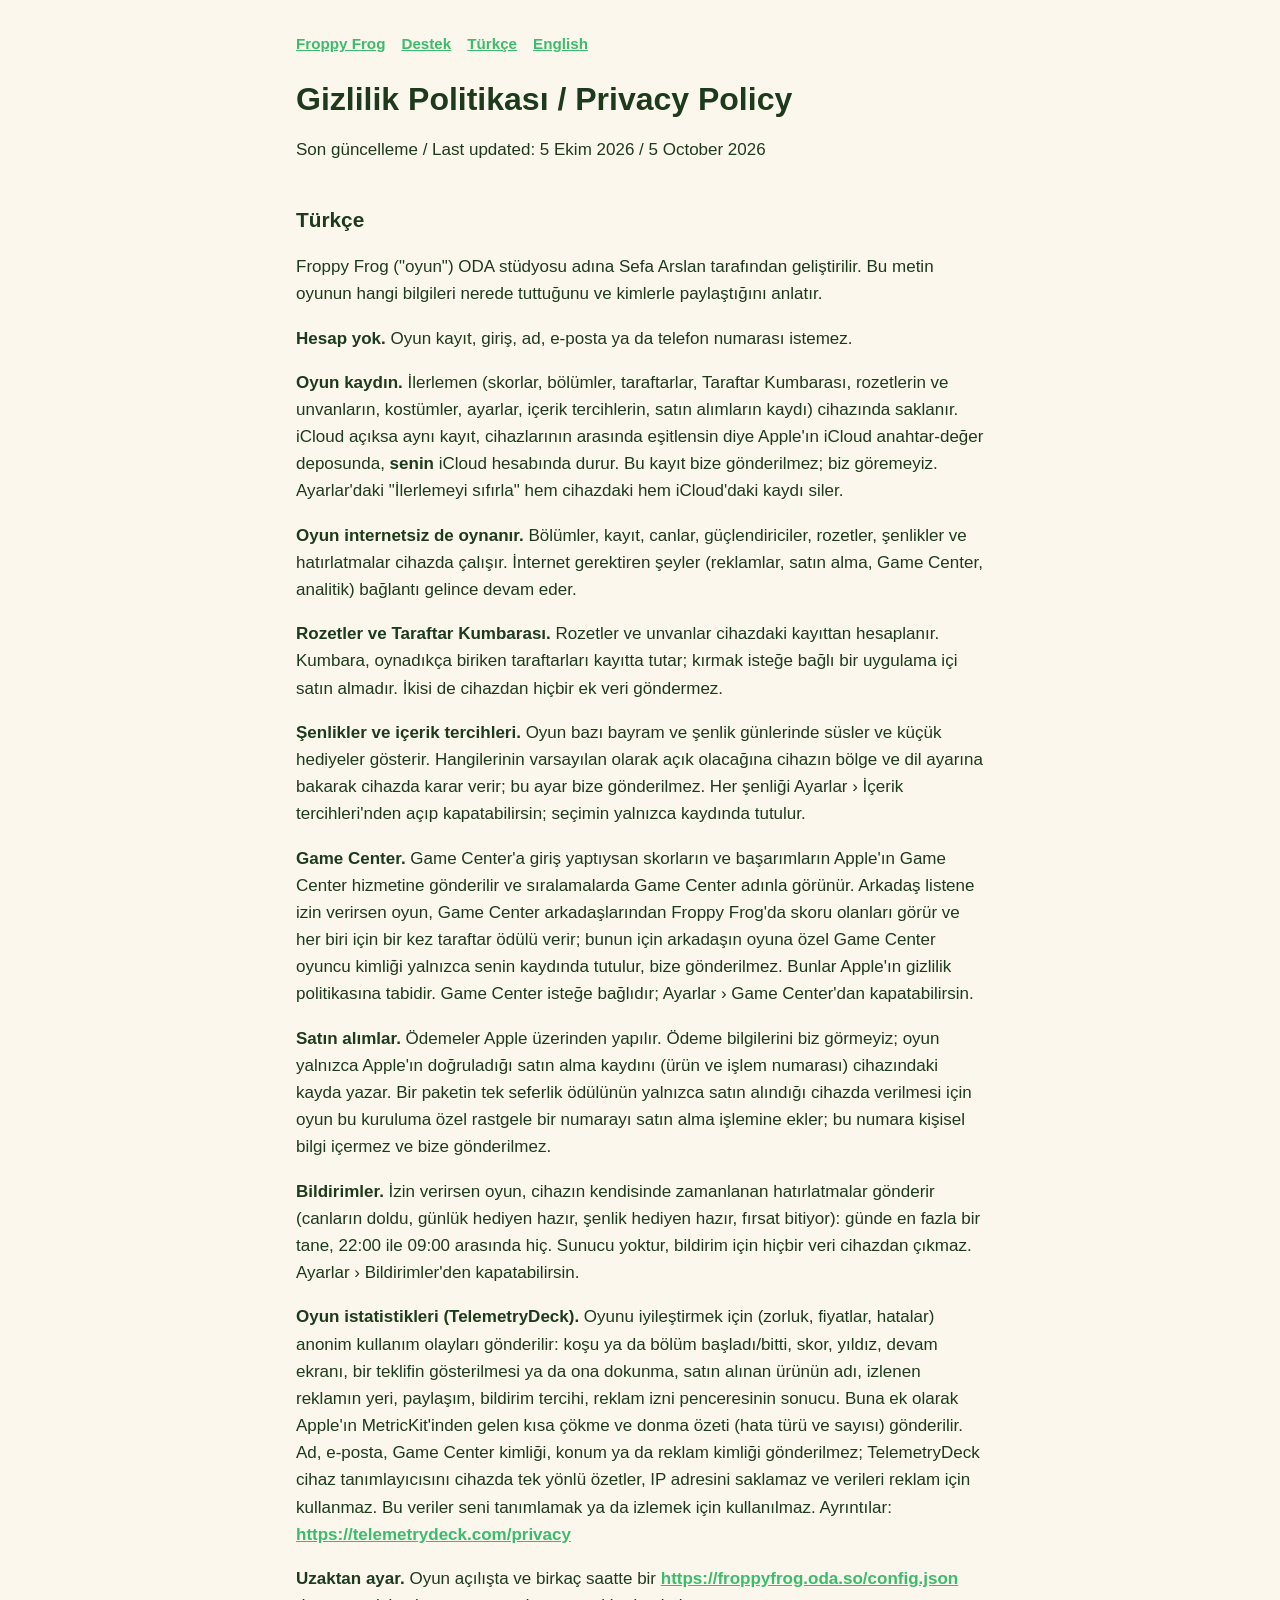
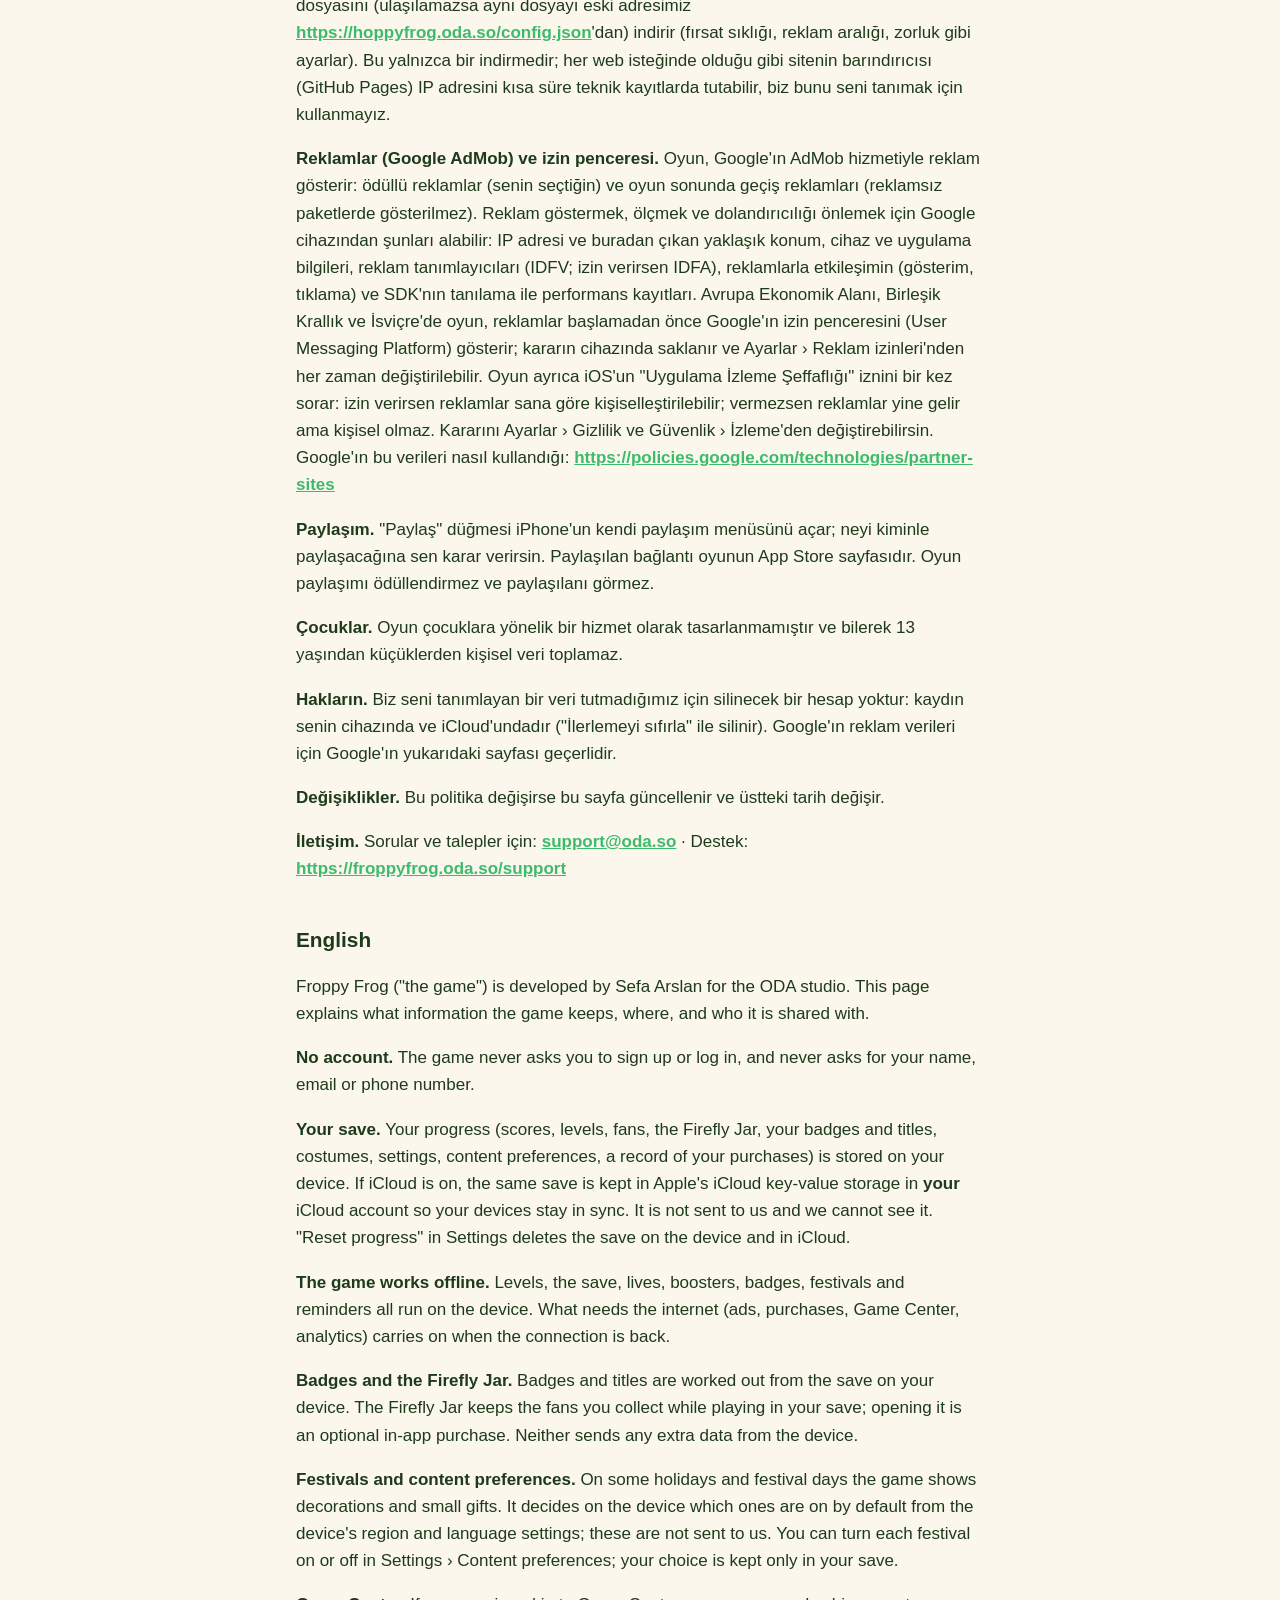
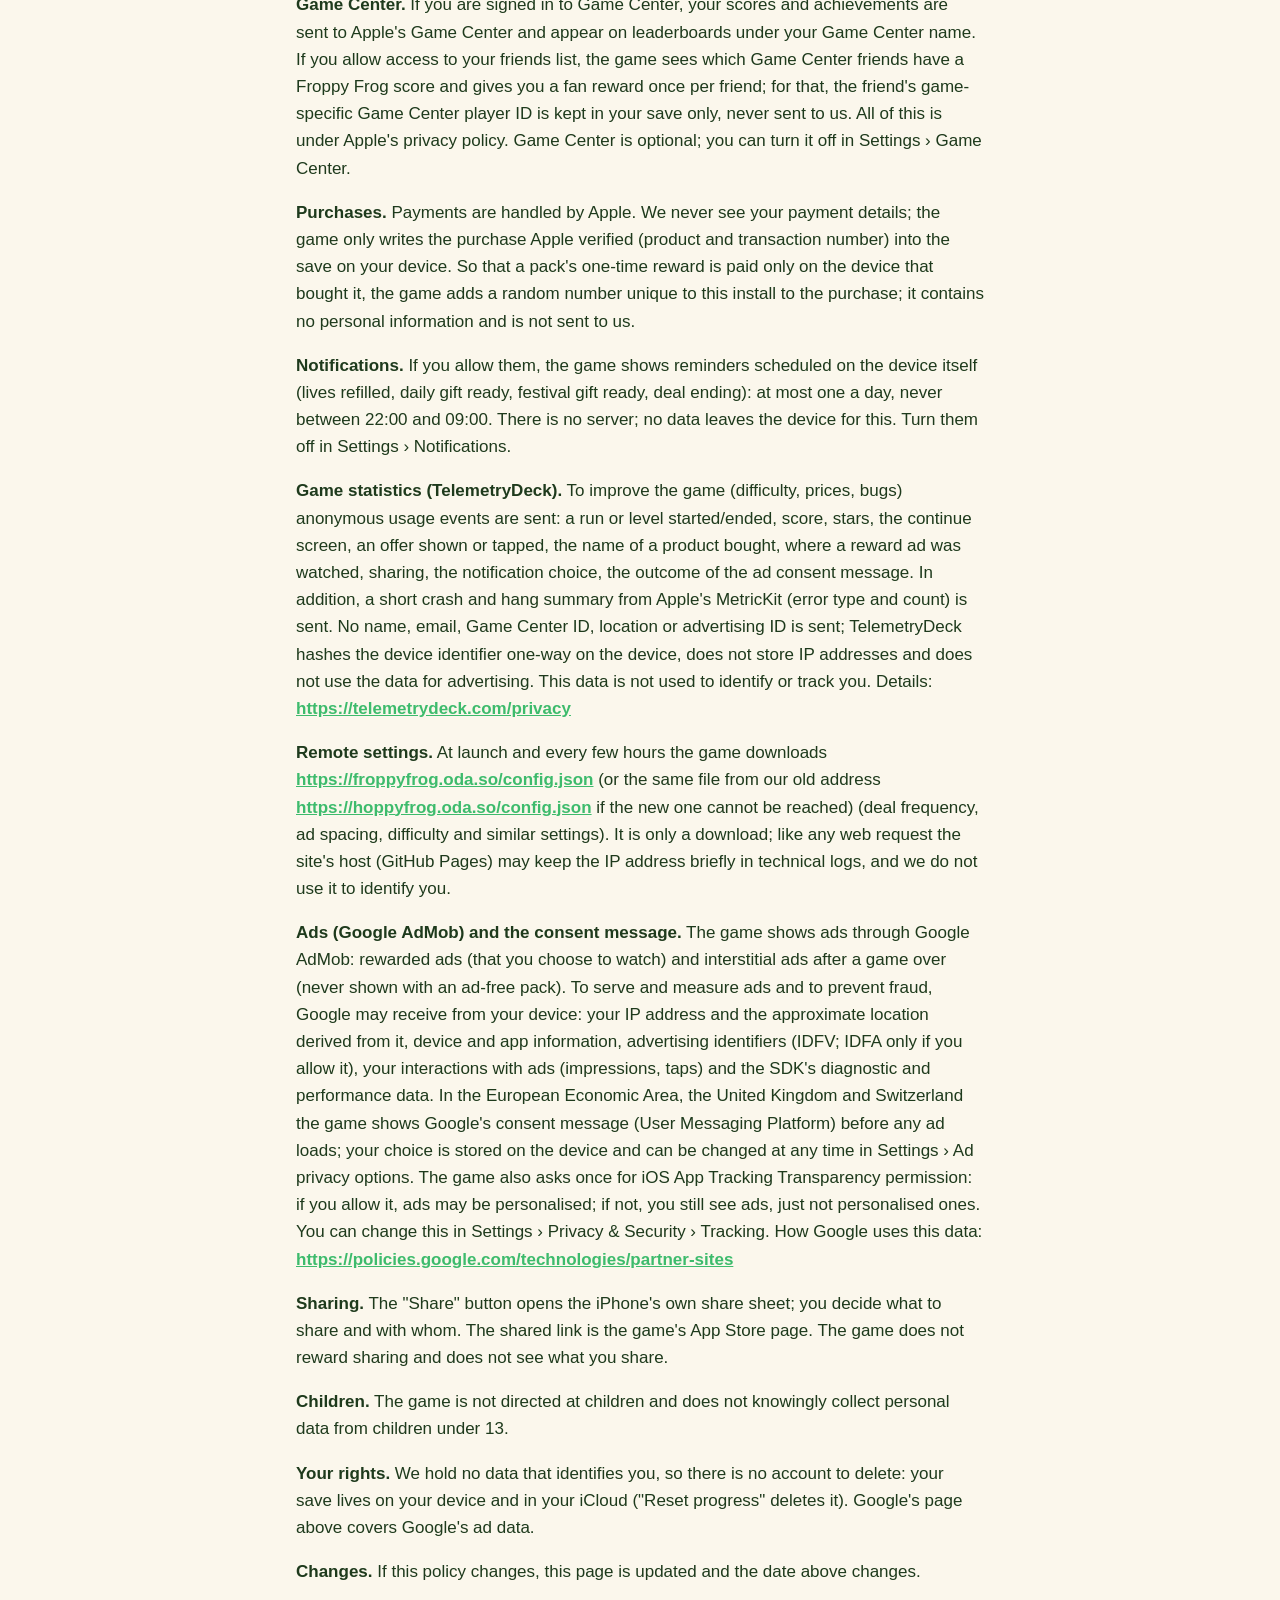
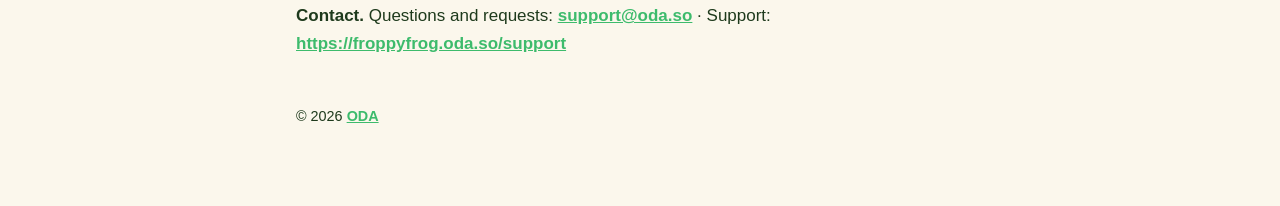
==== privacy/index.html @ 0d9e4bf2 "Froppy Frog site (froppyfrog.oda.so) Co-Authored-By: Claude Opus 5.5 <noreply@anthropic.com>" ====
<!doctype html>
<html lang="tr">
<head>
<meta charset="utf-8">
<meta name="viewport" content="width=device-width,initial-scale=1">
<title>Froppy Frog Gizlilik</title>
<meta name="description" content="Froppy Frog gizlilik politikası / privacy policy.">
<link rel="stylesheet" href="/style.css">
</head>
<body>
<main>
<!-- Generated from docs/PRIVACY_POLICY.md: edit that file and regenerate, do not edit here. -->
<nav><a href="/">Froppy Frog</a><a href="/support">Destek</a><a href="#tr">Türkçe</a><a href="#en">English</a></nav>
<h1>Gizlilik Politikası / Privacy Policy</h1>
<p lang="tr">Son güncelleme / Last updated: 5 Ekim 2026 / 5 October 2026</p>
<h2 id="tr" lang="tr">Türkçe</h2>
<p lang="tr">Froppy Frog ("oyun") ODA stüdyosu adına Sefa Arslan tarafından geliştirilir. Bu metin oyunun hangi bilgileri nerede tuttuğunu ve kimlerle paylaştığını anlatır.</p>
<p lang="tr"><strong>Hesap yok.</strong> Oyun kayıt, giriş, ad, e-posta ya da telefon numarası istemez.</p>
<p lang="tr"><strong>Oyun kaydın.</strong> İlerlemen (skorlar, bölümler, taraftarlar, Taraftar Kumbarası, rozetlerin ve unvanların, kostümler, ayarlar, içerik tercihlerin, satın alımların kaydı) cihazında saklanır. iCloud açıksa aynı kayıt, cihazlarının arasında eşitlensin diye Apple'ın iCloud anahtar-değer deposunda, <strong>senin</strong> iCloud hesabında durur. Bu kayıt bize gönderilmez; biz göremeyiz. Ayarlar'daki "İlerlemeyi sıfırla" hem cihazdaki hem iCloud'daki kaydı siler.</p>
<p lang="tr"><strong>Oyun internetsiz de oynanır.</strong> Bölümler, kayıt, canlar, güçlendiriciler, rozetler, şenlikler ve hatırlatmalar cihazda çalışır. İnternet gerektiren şeyler (reklamlar, satın alma, Game Center, analitik) bağlantı gelince devam eder.</p>
<p lang="tr"><strong>Rozetler ve Taraftar Kumbarası.</strong> Rozetler ve unvanlar cihazdaki kayıttan hesaplanır. Kumbara, oynadıkça biriken taraftarları kayıtta tutar; kırmak isteğe bağlı bir uygulama içi satın almadır. İkisi de cihazdan hiçbir ek veri göndermez.</p>
<p lang="tr"><strong>Şenlikler ve içerik tercihleri.</strong> Oyun bazı bayram ve şenlik günlerinde süsler ve küçük hediyeler gösterir. Hangilerinin varsayılan olarak açık olacağına cihazın bölge ve dil ayarına bakarak cihazda karar verir; bu ayar bize gönderilmez. Her şenliği Ayarlar › İçerik tercihleri'nden açıp kapatabilirsin; seçimin yalnızca kaydında tutulur.</p>
<p lang="tr"><strong>Game Center.</strong> Game Center'a giriş yaptıysan skorların ve başarımların Apple'ın Game Center hizmetine gönderilir ve sıralamalarda Game Center adınla görünür. Arkadaş listene izin verirsen oyun, Game Center arkadaşlarından Froppy Frog'da skoru olanları görür ve her biri için bir kez taraftar ödülü verir; bunun için arkadaşın oyuna özel Game Center oyuncu kimliği yalnızca senin kaydında tutulur, bize gönderilmez. Bunlar Apple'ın gizlilik politikasına tabidir. Game Center isteğe bağlıdır; Ayarlar › Game Center'dan kapatabilirsin.</p>
<p lang="tr"><strong>Satın alımlar.</strong> Ödemeler Apple üzerinden yapılır. Ödeme bilgilerini biz görmeyiz; oyun yalnızca Apple'ın doğruladığı satın alma kaydını (ürün ve işlem numarası) cihazındaki kayda yazar. Bir paketin tek seferlik ödülünün yalnızca satın alındığı cihazda verilmesi için oyun bu kuruluma özel rastgele bir numarayı satın alma işlemine ekler; bu numara kişisel bilgi içermez ve bize gönderilmez.</p>
<p lang="tr"><strong>Bildirimler.</strong> İzin verirsen oyun, cihazın kendisinde zamanlanan hatırlatmalar gönderir (canların doldu, günlük hediyen hazır, şenlik hediyen hazır, fırsat bitiyor): günde en fazla bir tane, 22:00 ile 09:00 arasında hiç. Sunucu yoktur, bildirim için hiçbir veri cihazdan çıkmaz. Ayarlar › Bildirimler'den kapatabilirsin.</p>
<p lang="tr"><strong>Oyun istatistikleri (TelemetryDeck).</strong> Oyunu iyileştirmek için (zorluk, fiyatlar, hatalar) anonim kullanım olayları gönderilir: koşu ya da bölüm başladı/bitti, skor, yıldız, devam ekranı, bir teklifin gösterilmesi ya da ona dokunma, satın alınan ürünün adı, izlenen reklamın yeri, paylaşım, bildirim tercihi, reklam izni penceresinin sonucu. Buna ek olarak Apple'ın MetricKit'inden gelen kısa çökme ve donma özeti (hata türü ve sayısı) gönderilir. Ad, e-posta, Game Center kimliği, konum ya da reklam kimliği gönderilmez; TelemetryDeck cihaz tanımlayıcısını cihazda tek yönlü özetler, IP adresini saklamaz ve verileri reklam için kullanmaz. Bu veriler seni tanımlamak ya da izlemek için kullanılmaz. Ayrıntılar: <a href="https://telemetrydeck.com/privacy">https://telemetrydeck.com/privacy</a></p>
<p lang="tr"><strong>Uzaktan ayar.</strong> Oyun açılışta ve birkaç saatte bir <a href="/config.json">https://froppyfrog.oda.so/config.json</a> dosyasını (ulaşılamazsa aynı dosyayı eski adresimiz <a href="https://hoppyfrog.oda.so/config.json">https://hoppyfrog.oda.so/config.json</a>'dan) indirir (fırsat sıklığı, reklam aralığı, zorluk gibi ayarlar). Bu yalnızca bir indirmedir; her web isteğinde olduğu gibi sitenin barındırıcısı (GitHub Pages) IP adresini kısa süre teknik kayıtlarda tutabilir, biz bunu seni tanımak için kullanmayız.</p>
<p lang="tr"><strong>Reklamlar (Google AdMob) ve izin penceresi.</strong> Oyun, Google'ın AdMob hizmetiyle reklam gösterir: ödüllü reklamlar (senin seçtiğin) ve oyun sonunda geçiş reklamları (reklamsız paketlerde gösterilmez). Reklam göstermek, ölçmek ve dolandırıcılığı önlemek için Google cihazından şunları alabilir: IP adresi ve buradan çıkan yaklaşık konum, cihaz ve uygulama bilgileri, reklam tanımlayıcıları (IDFV; izin verirsen IDFA), reklamlarla etkileşimin (gösterim, tıklama) ve SDK'nın tanılama ile performans kayıtları. Avrupa Ekonomik Alanı, Birleşik Krallık ve İsviçre'de oyun, reklamlar başlamadan önce Google'ın izin penceresini (User Messaging Platform) gösterir; kararın cihazında saklanır ve Ayarlar › Reklam izinleri'nden her zaman değiştirilebilir. Oyun ayrıca iOS'un "Uygulama İzleme Şeffaflığı" iznini bir kez sorar: izin verirsen reklamlar sana göre kişiselleştirilebilir; vermezsen reklamlar yine gelir ama kişisel olmaz. Kararını Ayarlar › Gizlilik ve Güvenlik › İzleme'den değiştirebilirsin. Google'ın bu verileri nasıl kullandığı: <a href="https://policies.google.com/technologies/partner-sites">https://policies.google.com/technologies/partner-sites</a></p>
<p lang="tr"><strong>Paylaşım.</strong> "Paylaş" düğmesi iPhone'un kendi paylaşım menüsünü açar; neyi kiminle paylaşacağına sen karar verirsin. Paylaşılan bağlantı oyunun App Store sayfasıdır. Oyun paylaşımı ödüllendirmez ve paylaşılanı görmez.</p>
<p lang="tr"><strong>Çocuklar.</strong> Oyun çocuklara yönelik bir hizmet olarak tasarlanmamıştır ve bilerek 13 yaşından küçüklerden kişisel veri toplamaz.</p>
<p lang="tr"><strong>Hakların.</strong> Biz seni tanımlayan bir veri tutmadığımız için silinecek bir hesap yoktur: kaydın senin cihazında ve iCloud'undadır ("İlerlemeyi sıfırla" ile silinir). Google'ın reklam verileri için Google'ın yukarıdaki sayfası geçerlidir.</p>
<p lang="tr"><strong>Değişiklikler.</strong> Bu politika değişirse bu sayfa güncellenir ve üstteki tarih değişir.</p>
<p lang="tr"><strong>İletişim.</strong> Sorular ve talepler için: <a href="mailto:support@oda.so">support@oda.so</a> · Destek: <a href="/support">https://froppyfrog.oda.so/support</a></p>
<h2 id="en" lang="en">English</h2>
<p lang="en">Froppy Frog ("the game") is developed by Sefa Arslan for the ODA studio. This page explains what information the game keeps, where, and who it is shared with.</p>
<p lang="en"><strong>No account.</strong> The game never asks you to sign up or log in, and never asks for your name, email or phone number.</p>
<p lang="en"><strong>Your save.</strong> Your progress (scores, levels, fans, the Firefly Jar, your badges and titles, costumes, settings, content preferences, a record of your purchases) is stored on your device. If iCloud is on, the same save is kept in Apple's iCloud key-value storage in <strong>your</strong> iCloud account so your devices stay in sync. It is not sent to us and we cannot see it. "Reset progress" in Settings deletes the save on the device and in iCloud.</p>
<p lang="en"><strong>The game works offline.</strong> Levels, the save, lives, boosters, badges, festivals and reminders all run on the device. What needs the internet (ads, purchases, Game Center, analytics) carries on when the connection is back.</p>
<p lang="en"><strong>Badges and the Firefly Jar.</strong> Badges and titles are worked out from the save on your device. The Firefly Jar keeps the fans you collect while playing in your save; opening it is an optional in-app purchase. Neither sends any extra data from the device.</p>
<p lang="en"><strong>Festivals and content preferences.</strong> On some holidays and festival days the game shows decorations and small gifts. It decides on the device which ones are on by default from the device's region and language settings; these are not sent to us. You can turn each festival on or off in Settings › Content preferences; your choice is kept only in your save.</p>
<p lang="en"><strong>Game Center.</strong> If you are signed in to Game Center, your scores and achievements are sent to Apple's Game Center and appear on leaderboards under your Game Center name. If you allow access to your friends list, the game sees which Game Center friends have a Froppy Frog score and gives you a fan reward once per friend; for that, the friend's game-specific Game Center player ID is kept in your save only, never sent to us. All of this is under Apple's privacy policy. Game Center is optional; you can turn it off in Settings › Game Center.</p>
<p lang="en"><strong>Purchases.</strong> Payments are handled by Apple. We never see your payment details; the game only writes the purchase Apple verified (product and transaction number) into the save on your device. So that a pack's one-time reward is paid only on the device that bought it, the game adds a random number unique to this install to the purchase; it contains no personal information and is not sent to us.</p>
<p lang="en"><strong>Notifications.</strong> If you allow them, the game shows reminders scheduled on the device itself (lives refilled, daily gift ready, festival gift ready, deal ending): at most one a day, never between 22:00 and 09:00. There is no server; no data leaves the device for this. Turn them off in Settings › Notifications.</p>
<p lang="en"><strong>Game statistics (TelemetryDeck).</strong> To improve the game (difficulty, prices, bugs) anonymous usage events are sent: a run or level started/ended, score, stars, the continue screen, an offer shown or tapped, the name of a product bought, where a reward ad was watched, sharing, the notification choice, the outcome of the ad consent message. In addition, a short crash and hang summary from Apple's MetricKit (error type and count) is sent. No name, email, Game Center ID, location or advertising ID is sent; TelemetryDeck hashes the device identifier one-way on the device, does not store IP addresses and does not use the data for advertising. This data is not used to identify or track you. Details: <a href="https://telemetrydeck.com/privacy">https://telemetrydeck.com/privacy</a></p>
<p lang="en"><strong>Remote settings.</strong> At launch and every few hours the game downloads <a href="/config.json">https://froppyfrog.oda.so/config.json</a> (or the same file from our old address <a href="https://hoppyfrog.oda.so/config.json">https://hoppyfrog.oda.so/config.json</a> if the new one cannot be reached) (deal frequency, ad spacing, difficulty and similar settings). It is only a download; like any web request the site's host (GitHub Pages) may keep the IP address briefly in technical logs, and we do not use it to identify you.</p>
<p lang="en"><strong>Ads (Google AdMob) and the consent message.</strong> The game shows ads through Google AdMob: rewarded ads (that you choose to watch) and interstitial ads after a game over (never shown with an ad-free pack). To serve and measure ads and to prevent fraud, Google may receive from your device: your IP address and the approximate location derived from it, device and app information, advertising identifiers (IDFV; IDFA only if you allow it), your interactions with ads (impressions, taps) and the SDK's diagnostic and performance data. In the European Economic Area, the United Kingdom and Switzerland the game shows Google's consent message (User Messaging Platform) before any ad loads; your choice is stored on the device and can be changed at any time in Settings › Ad privacy options. The game also asks once for iOS App Tracking Transparency permission: if you allow it, ads may be personalised; if not, you still see ads, just not personalised ones. You can change this in Settings › Privacy &amp; Security › Tracking. How Google uses this data: <a href="https://policies.google.com/technologies/partner-sites">https://policies.google.com/technologies/partner-sites</a></p>
<p lang="en"><strong>Sharing.</strong> The "Share" button opens the iPhone's own share sheet; you decide what to share and with whom. The shared link is the game's App Store page. The game does not reward sharing and does not see what you share.</p>
<p lang="en"><strong>Children.</strong> The game is not directed at children and does not knowingly collect personal data from children under 13.</p>
<p lang="en"><strong>Your rights.</strong> We hold no data that identifies you, so there is no account to delete: your save lives on your device and in your iCloud ("Reset progress" deletes it). Google's page above covers Google's ad data.</p>
<p lang="en"><strong>Changes.</strong> If this policy changes, this page is updated and the date above changes.</p>
<p lang="en"><strong>Contact.</strong> Questions and requests: <a href="mailto:support@oda.so">support@oda.so</a> · Support: <a href="/support">https://froppyfrog.oda.so/support</a></p>
<footer><p>© 2026 <a href="https://oda.so">ODA</a></p></footer>
</main>
</body>
</html>
---- style.css ----
:root{--bg:#fbf7ec;--ink:#1e3a1c;--muted:#5b6b57;--green:#3dbb6c;--card:#fff;--line:#e3dcc7}
@media (prefers-color-scheme:dark){:root{--bg:#10180f;--ink:#eef3e8;--muted:#a9b8a3;--card:#18231a;--line:#2b3a2a}}
*{box-sizing:border-box}
html{-webkit-text-size-adjust:100%}
body{margin:0;background:var(--bg);color:var(--ink);font:17px/1.6 -apple-system,BlinkMacSystemFont,"Segoe UI",Roboto,sans-serif}
main{max-width:720px;margin:0 auto;padding:32px 16px 64px}
h1{font-size:2rem;line-height:1.2;margin:0 0 8px}
h2{font-size:1.3rem;margin:40px 0 8px}
p,li{color:var(--ink)}
.muted,small{color:var(--muted)}
a{color:var(--green);font-weight:600;overflow-wrap:anywhere}
.card{background:var(--card);border:1px solid var(--line);border-radius:16px;padding:20px;margin:16px 0}
.btn{display:inline-block;background:var(--green);color:#fff;text-decoration:none;padding:12px 20px;border-radius:999px;margin:8px 8px 0 0}
nav{display:flex;flex-wrap:wrap;gap:16px;margin-bottom:24px;font-size:.95rem}
footer{margin-top:48px;font-size:.9rem;color:var(--muted)}
.logo{font-weight:900;letter-spacing:.12em}
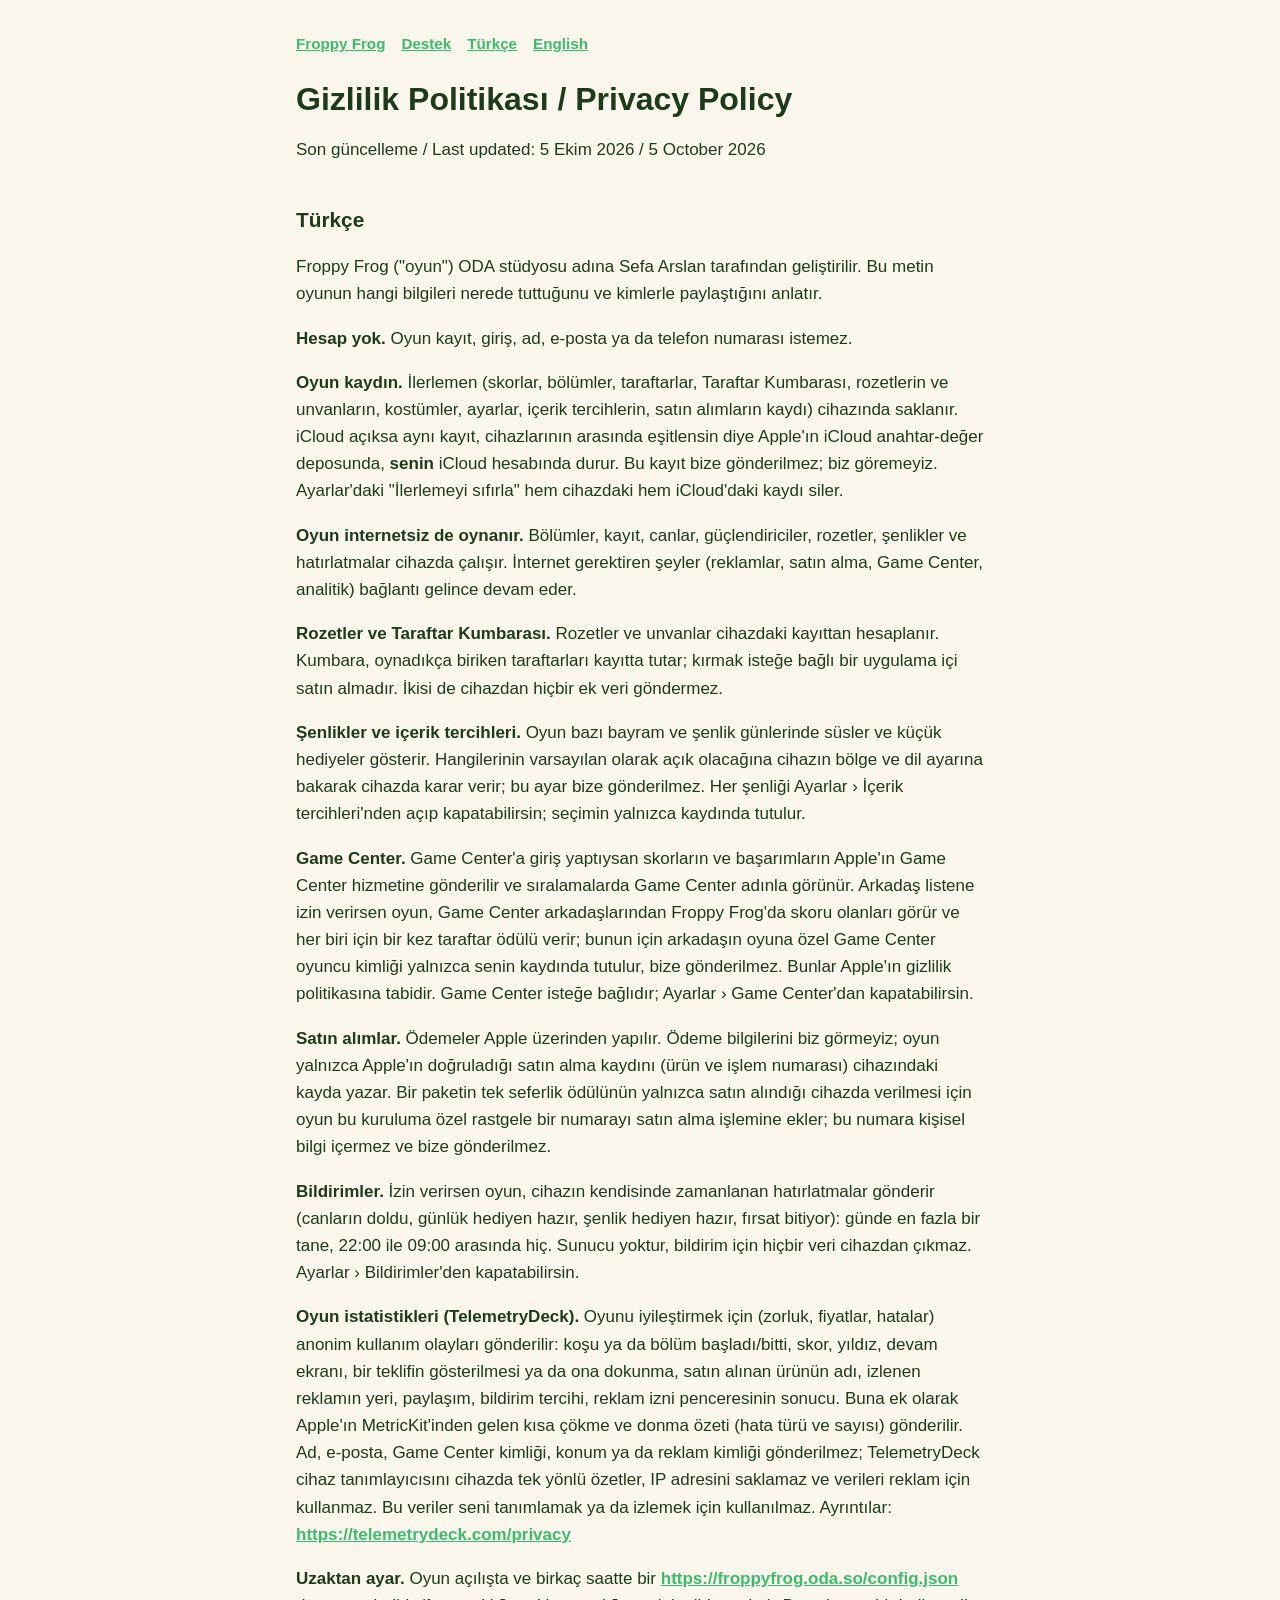
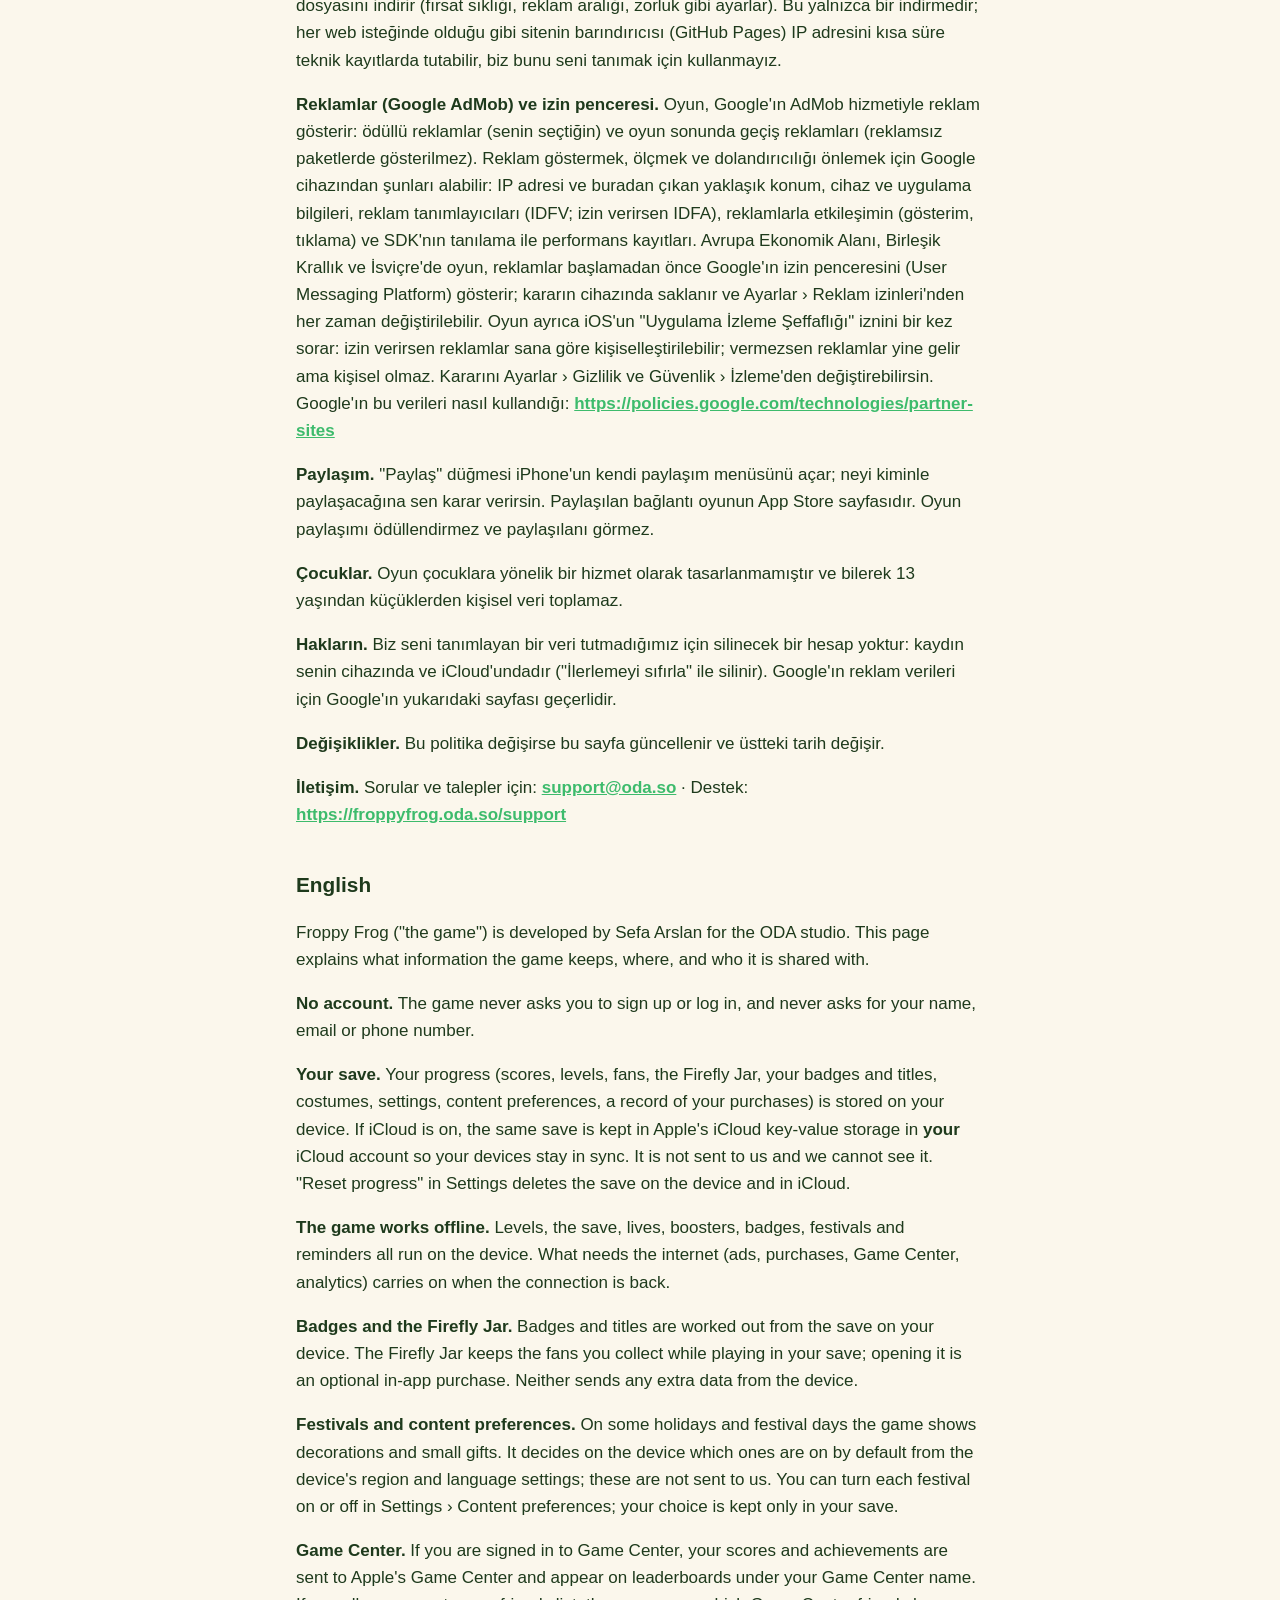
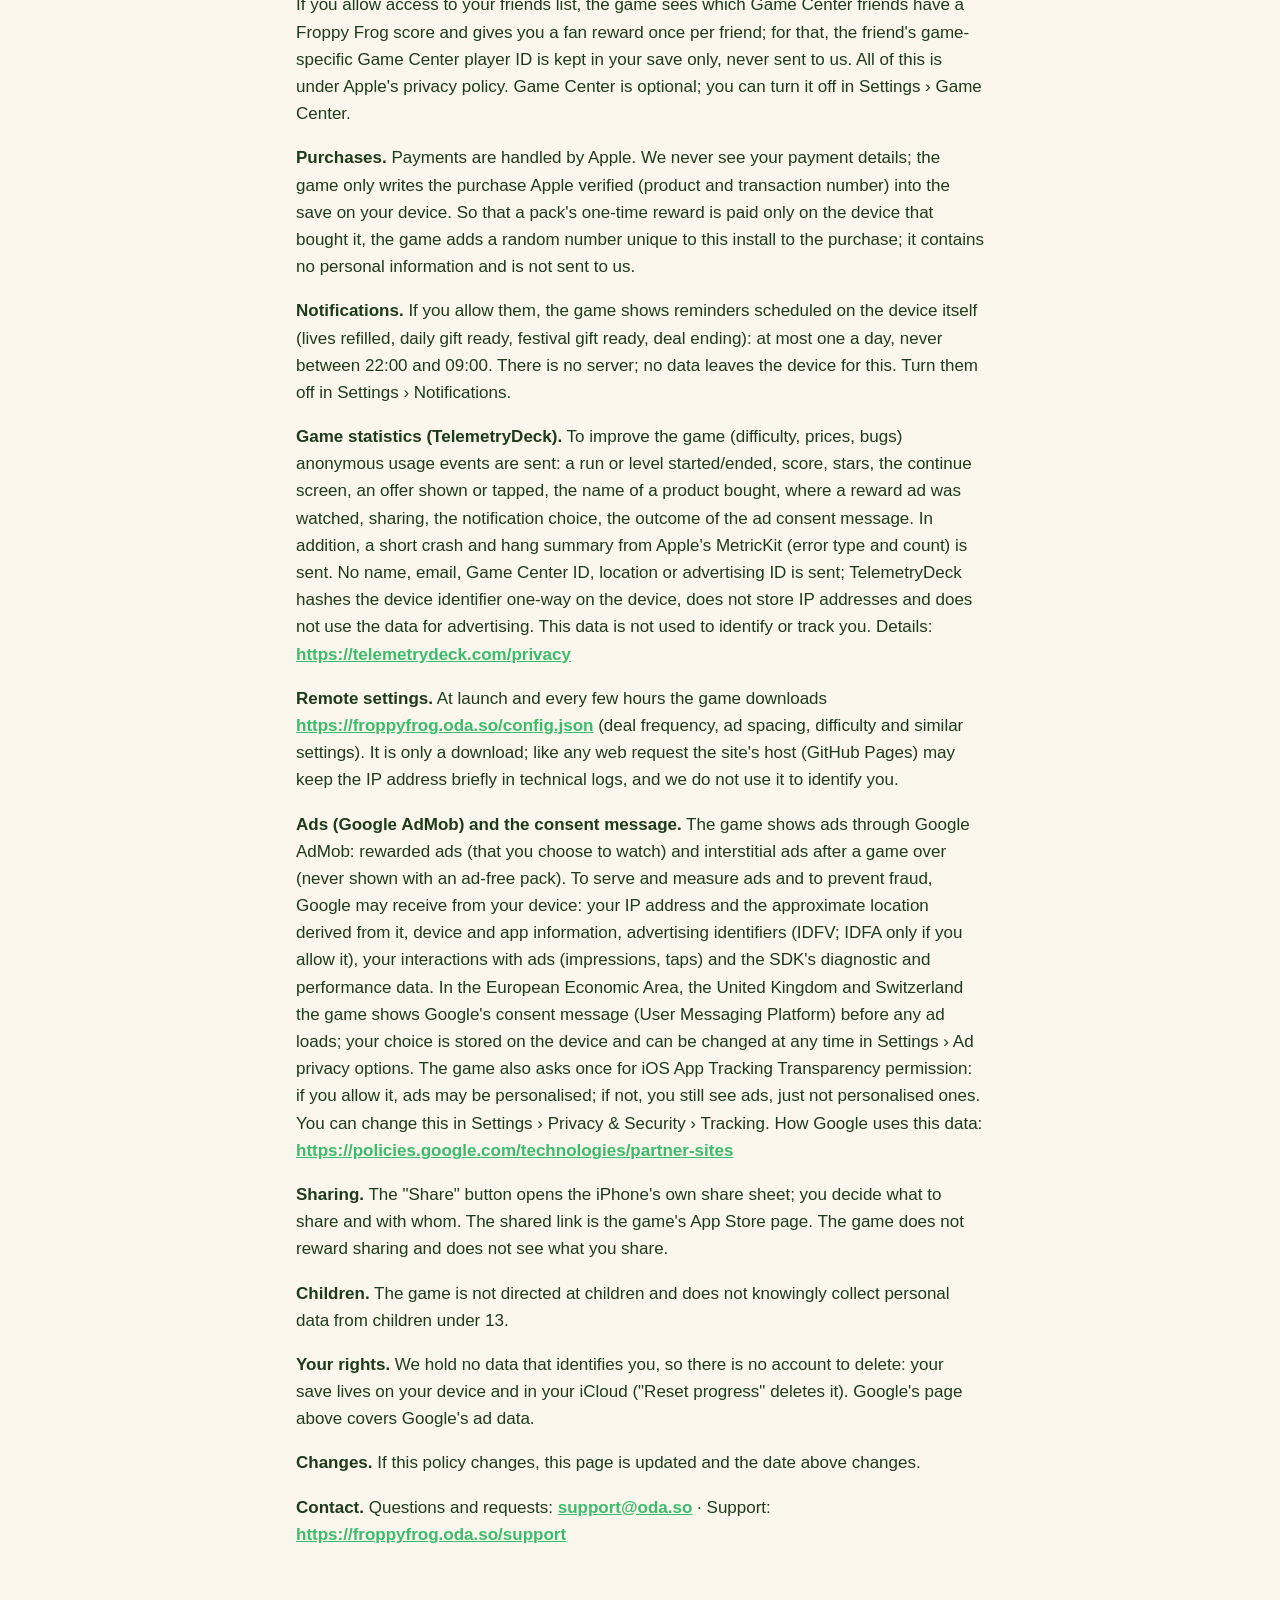
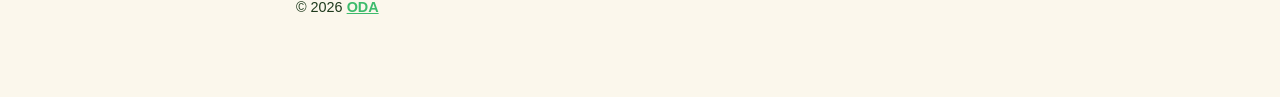
==== commit e45f17b0: "Privacy policy: config.json only on froppyfrog.oda.so Co-Authored-By: Claude Opus 5.5 <noreply@anthr" ====
--- a/privacy/index.html
+++ b/privacy/index.html
@@ -24,7 +24,7 @@
 <p lang="tr"><strong>Satın alımlar.</strong> Ödemeler Apple üzerinden yapılır. Ödeme bilgilerini biz görmeyiz; oyun yalnızca Apple'ın doğruladığı satın alma kaydını (ürün ve işlem numarası) cihazındaki kayda yazar. Bir paketin tek seferlik ödülünün yalnızca satın alındığı cihazda verilmesi için oyun bu kuruluma özel rastgele bir numarayı satın alma işlemine ekler; bu numara kişisel bilgi içermez ve bize gönderilmez.</p>
 <p lang="tr"><strong>Bildirimler.</strong> İzin verirsen oyun, cihazın kendisinde zamanlanan hatırlatmalar gönderir (canların doldu, günlük hediyen hazır, şenlik hediyen hazır, fırsat bitiyor): günde en fazla bir tane, 22:00 ile 09:00 arasında hiç. Sunucu yoktur, bildirim için hiçbir veri cihazdan çıkmaz. Ayarlar › Bildirimler'den kapatabilirsin.</p>
 <p lang="tr"><strong>Oyun istatistikleri (TelemetryDeck).</strong> Oyunu iyileştirmek için (zorluk, fiyatlar, hatalar) anonim kullanım olayları gönderilir: koşu ya da bölüm başladı/bitti, skor, yıldız, devam ekranı, bir teklifin gösterilmesi ya da ona dokunma, satın alınan ürünün adı, izlenen reklamın yeri, paylaşım, bildirim tercihi, reklam izni penceresinin sonucu. Buna ek olarak Apple'ın MetricKit'inden gelen kısa çökme ve donma özeti (hata türü ve sayısı) gönderilir. Ad, e-posta, Game Center kimliği, konum ya da reklam kimliği gönderilmez; TelemetryDeck cihaz tanımlayıcısını cihazda tek yönlü özetler, IP adresini saklamaz ve verileri reklam için kullanmaz. Bu veriler seni tanımlamak ya da izlemek için kullanılmaz. Ayrıntılar: <a href="https://telemetrydeck.com/privacy">https://telemetrydeck.com/privacy</a></p>
-<p lang="tr"><strong>Uzaktan ayar.</strong> Oyun açılışta ve birkaç saatte bir <a href="/config.json">https://froppyfrog.oda.so/config.json</a> dosyasını (ulaşılamazsa aynı dosyayı eski adresimiz <a href="https://hoppyfrog.oda.so/config.json">https://hoppyfrog.oda.so/config.json</a>'dan) indirir (fırsat sıklığı, reklam aralığı, zorluk gibi ayarlar). Bu yalnızca bir indirmedir; her web isteğinde olduğu gibi sitenin barındırıcısı (GitHub Pages) IP adresini kısa süre teknik kayıtlarda tutabilir, biz bunu seni tanımak için kullanmayız.</p>
+<p lang="tr"><strong>Uzaktan ayar.</strong> Oyun açılışta ve birkaç saatte bir <a href="/config.json">https://froppyfrog.oda.so/config.json</a> dosyasını indirir (fırsat sıklığı, reklam aralığı, zorluk gibi ayarlar). Bu yalnızca bir indirmedir; her web isteğinde olduğu gibi sitenin barındırıcısı (GitHub Pages) IP adresini kısa süre teknik kayıtlarda tutabilir, biz bunu seni tanımak için kullanmayız.</p>
 <p lang="tr"><strong>Reklamlar (Google AdMob) ve izin penceresi.</strong> Oyun, Google'ın AdMob hizmetiyle reklam gösterir: ödüllü reklamlar (senin seçtiğin) ve oyun sonunda geçiş reklamları (reklamsız paketlerde gösterilmez). Reklam göstermek, ölçmek ve dolandırıcılığı önlemek için Google cihazından şunları alabilir: IP adresi ve buradan çıkan yaklaşık konum, cihaz ve uygulama bilgileri, reklam tanımlayıcıları (IDFV; izin verirsen IDFA), reklamlarla etkileşimin (gösterim, tıklama) ve SDK'nın tanılama ile performans kayıtları. Avrupa Ekonomik Alanı, Birleşik Krallık ve İsviçre'de oyun, reklamlar başlamadan önce Google'ın izin penceresini (User Messaging Platform) gösterir; kararın cihazında saklanır ve Ayarlar › Reklam izinleri'nden her zaman değiştirilebilir. Oyun ayrıca iOS'un "Uygulama İzleme Şeffaflığı" iznini bir kez sorar: izin verirsen reklamlar sana göre kişiselleştirilebilir; vermezsen reklamlar yine gelir ama kişisel olmaz. Kararını Ayarlar › Gizlilik ve Güvenlik › İzleme'den değiştirebilirsin. Google'ın bu verileri nasıl kullandığı: <a href="https://policies.google.com/technologies/partner-sites">https://policies.google.com/technologies/partner-sites</a></p>
 <p lang="tr"><strong>Paylaşım.</strong> "Paylaş" düğmesi iPhone'un kendi paylaşım menüsünü açar; neyi kiminle paylaşacağına sen karar verirsin. Paylaşılan bağlantı oyunun App Store sayfasıdır. Oyun paylaşımı ödüllendirmez ve paylaşılanı görmez.</p>
 <p lang="tr"><strong>Çocuklar.</strong> Oyun çocuklara yönelik bir hizmet olarak tasarlanmamıştır ve bilerek 13 yaşından küçüklerden kişisel veri toplamaz.</p>
@@ -42,7 +42,7 @@
 <p lang="en"><strong>Purchases.</strong> Payments are handled by Apple. We never see your payment details; the game only writes the purchase Apple verified (product and transaction number) into the save on your device. So that a pack's one-time reward is paid only on the device that bought it, the game adds a random number unique to this install to the purchase; it contains no personal information and is not sent to us.</p>
 <p lang="en"><strong>Notifications.</strong> If you allow them, the game shows reminders scheduled on the device itself (lives refilled, daily gift ready, festival gift ready, deal ending): at most one a day, never between 22:00 and 09:00. There is no server; no data leaves the device for this. Turn them off in Settings › Notifications.</p>
 <p lang="en"><strong>Game statistics (TelemetryDeck).</strong> To improve the game (difficulty, prices, bugs) anonymous usage events are sent: a run or level started/ended, score, stars, the continue screen, an offer shown or tapped, the name of a product bought, where a reward ad was watched, sharing, the notification choice, the outcome of the ad consent message. In addition, a short crash and hang summary from Apple's MetricKit (error type and count) is sent. No name, email, Game Center ID, location or advertising ID is sent; TelemetryDeck hashes the device identifier one-way on the device, does not store IP addresses and does not use the data for advertising. This data is not used to identify or track you. Details: <a href="https://telemetrydeck.com/privacy">https://telemetrydeck.com/privacy</a></p>
-<p lang="en"><strong>Remote settings.</strong> At launch and every few hours the game downloads <a href="/config.json">https://froppyfrog.oda.so/config.json</a> (or the same file from our old address <a href="https://hoppyfrog.oda.so/config.json">https://hoppyfrog.oda.so/config.json</a> if the new one cannot be reached) (deal frequency, ad spacing, difficulty and similar settings). It is only a download; like any web request the site's host (GitHub Pages) may keep the IP address briefly in technical logs, and we do not use it to identify you.</p>
+<p lang="en"><strong>Remote settings.</strong> At launch and every few hours the game downloads <a href="/config.json">https://froppyfrog.oda.so/config.json</a> (deal frequency, ad spacing, difficulty and similar settings). It is only a download; like any web request the site's host (GitHub Pages) may keep the IP address briefly in technical logs, and we do not use it to identify you.</p>
 <p lang="en"><strong>Ads (Google AdMob) and the consent message.</strong> The game shows ads through Google AdMob: rewarded ads (that you choose to watch) and interstitial ads after a game over (never shown with an ad-free pack). To serve and measure ads and to prevent fraud, Google may receive from your device: your IP address and the approximate location derived from it, device and app information, advertising identifiers (IDFV; IDFA only if you allow it), your interactions with ads (impressions, taps) and the SDK's diagnostic and performance data. In the European Economic Area, the United Kingdom and Switzerland the game shows Google's consent message (User Messaging Platform) before any ad loads; your choice is stored on the device and can be changed at any time in Settings › Ad privacy options. The game also asks once for iOS App Tracking Transparency permission: if you allow it, ads may be personalised; if not, you still see ads, just not personalised ones. You can change this in Settings › Privacy &amp; Security › Tracking. How Google uses this data: <a href="https://policies.google.com/technologies/partner-sites">https://policies.google.com/technologies/partner-sites</a></p>
 <p lang="en"><strong>Sharing.</strong> The "Share" button opens the iPhone's own share sheet; you decide what to share and with whom. The shared link is the game's App Store page. The game does not reward sharing and does not see what you share.</p>
 <p lang="en"><strong>Children.</strong> The game is not directed at children and does not knowingly collect personal data from children under 13.</p>
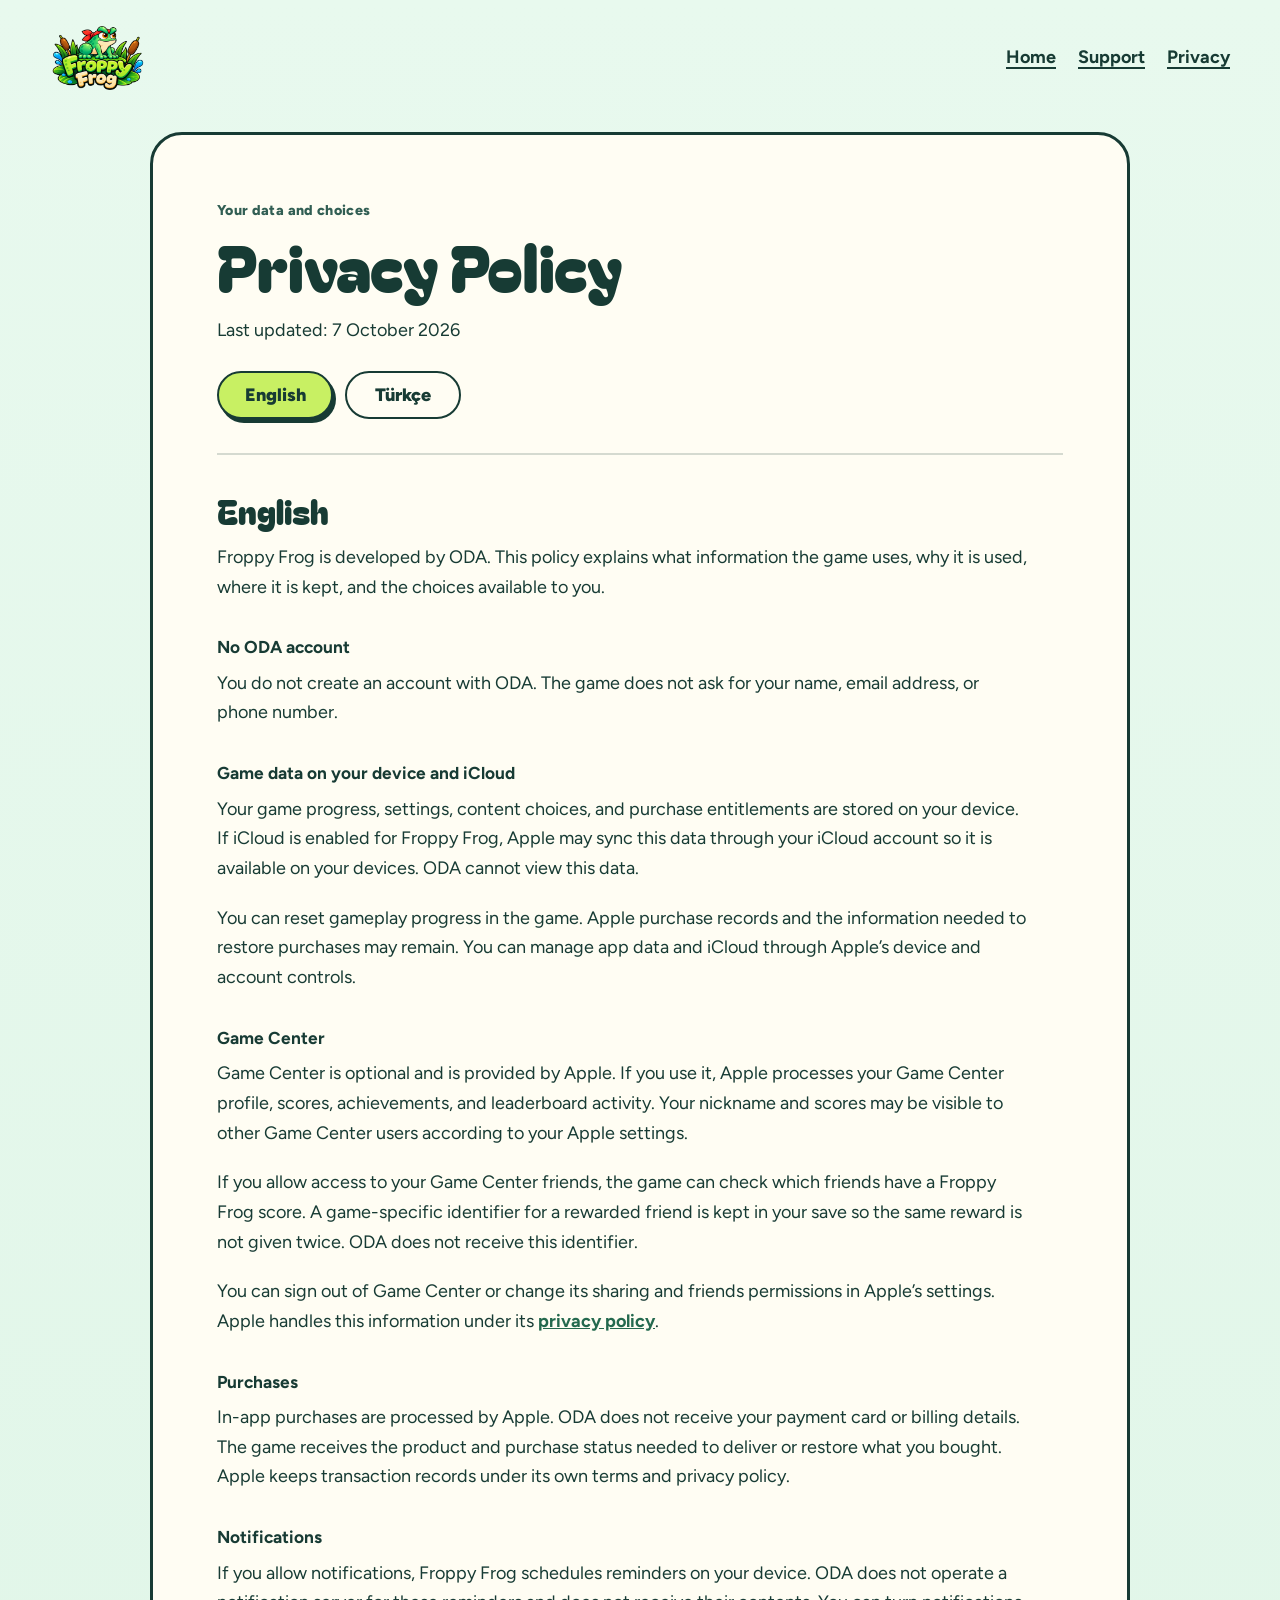
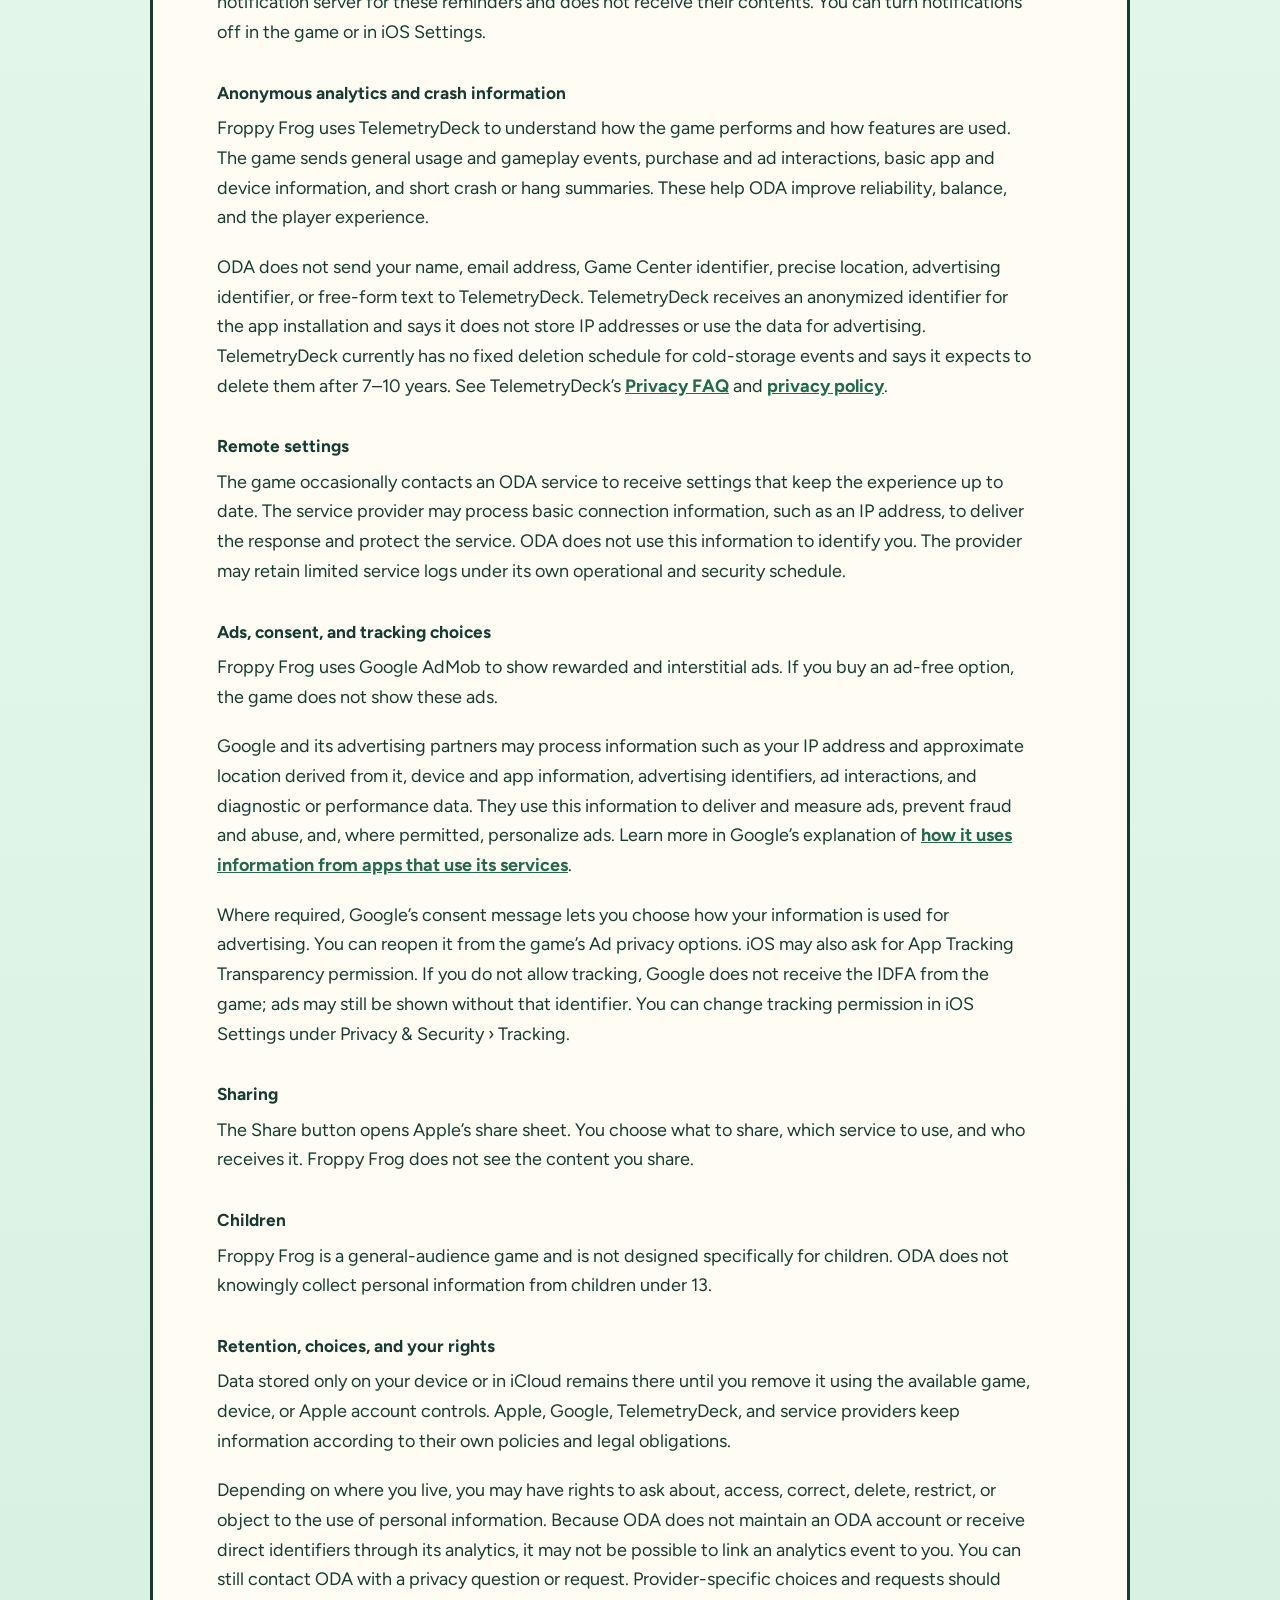
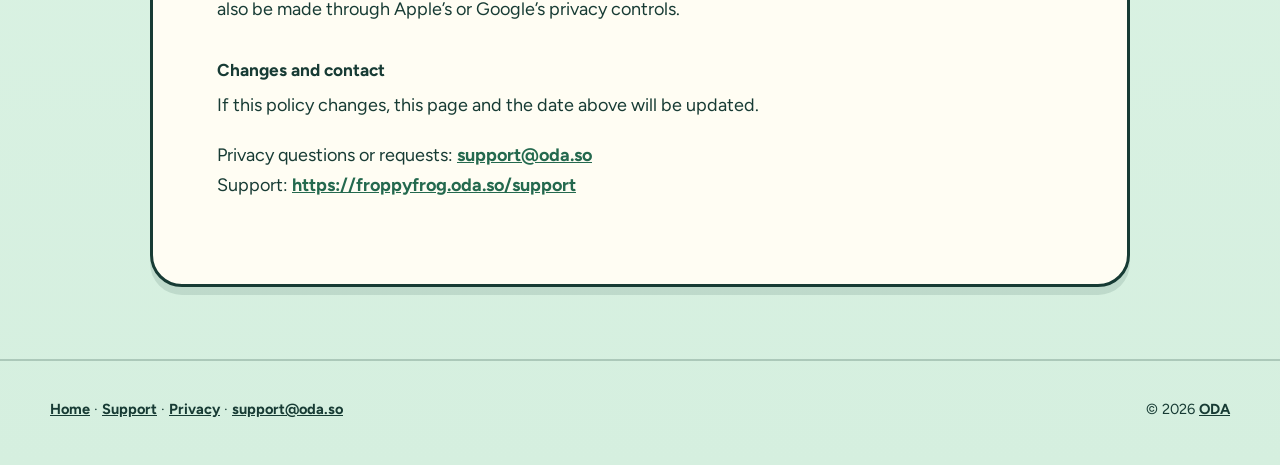
==== commit 5cf76966: "Launch Froppy Frog story landing" ====
--- a/privacy/index.html
+++ b/privacy/index.html
@@ -1,55 +1,126 @@
 <!doctype html>
-<html lang="tr">
+<html lang="en">
 <head>
 <meta charset="utf-8">
 <meta name="viewport" content="width=device-width,initial-scale=1">
-<title>Froppy Frog Gizlilik</title>
-<meta name="description" content="Froppy Frog gizlilik politikası / privacy policy.">
+<meta name="theme-color" content="#dff5e7">
+<title>Froppy Frog Privacy Policy</title>
+<meta name="description" content="Froppy Frog privacy policy: device and iCloud data, Game Center, purchases, analytics, ads, and your choices.">
+<link rel="icon" href="/assets/images/froppy-logo.png" type="image/png">
+<link rel="preload" href="/assets/fonts/Figtree-Latin.woff2" as="font" type="font/woff2" crossorigin>
+<link rel="preload" href="/assets/fonts/BagelFatOne-Latin.woff2" as="font" type="font/woff2" crossorigin>
 <link rel="stylesheet" href="/style.css">
 </head>
-<body>
-<main>
-<!-- Generated from docs/PRIVACY_POLICY.md: edit that file and regenerate, do not edit here. -->
-<nav><a href="/">Froppy Frog</a><a href="/support">Destek</a><a href="#tr">Türkçe</a><a href="#en">English</a></nav>
-<h1>Gizlilik Politikası / Privacy Policy</h1>
-<p lang="tr">Son güncelleme / Last updated: 5 Ekim 2026 / 5 October 2026</p>
-<h2 id="tr" lang="tr">Türkçe</h2>
-<p lang="tr">Froppy Frog ("oyun") ODA stüdyosu adına Sefa Arslan tarafından geliştirilir. Bu metin oyunun hangi bilgileri nerede tuttuğunu ve kimlerle paylaştığını anlatır.</p>
-<p lang="tr"><strong>Hesap yok.</strong> Oyun kayıt, giriş, ad, e-posta ya da telefon numarası istemez.</p>
-<p lang="tr"><strong>Oyun kaydın.</strong> İlerlemen (skorlar, bölümler, taraftarlar, Taraftar Kumbarası, rozetlerin ve unvanların, kostümler, ayarlar, içerik tercihlerin, satın alımların kaydı) cihazında saklanır. iCloud açıksa aynı kayıt, cihazlarının arasında eşitlensin diye Apple'ın iCloud anahtar-değer deposunda, <strong>senin</strong> iCloud hesabında durur. Bu kayıt bize gönderilmez; biz göremeyiz. Ayarlar'daki "İlerlemeyi sıfırla" hem cihazdaki hem iCloud'daki kaydı siler.</p>
-<p lang="tr"><strong>Oyun internetsiz de oynanır.</strong> Bölümler, kayıt, canlar, güçlendiriciler, rozetler, şenlikler ve hatırlatmalar cihazda çalışır. İnternet gerektiren şeyler (reklamlar, satın alma, Game Center, analitik) bağlantı gelince devam eder.</p>
-<p lang="tr"><strong>Rozetler ve Taraftar Kumbarası.</strong> Rozetler ve unvanlar cihazdaki kayıttan hesaplanır. Kumbara, oynadıkça biriken taraftarları kayıtta tutar; kırmak isteğe bağlı bir uygulama içi satın almadır. İkisi de cihazdan hiçbir ek veri göndermez.</p>
-<p lang="tr"><strong>Şenlikler ve içerik tercihleri.</strong> Oyun bazı bayram ve şenlik günlerinde süsler ve küçük hediyeler gösterir. Hangilerinin varsayılan olarak açık olacağına cihazın bölge ve dil ayarına bakarak cihazda karar verir; bu ayar bize gönderilmez. Her şenliği Ayarlar › İçerik tercihleri'nden açıp kapatabilirsin; seçimin yalnızca kaydında tutulur.</p>
-<p lang="tr"><strong>Game Center.</strong> Game Center'a giriş yaptıysan skorların ve başarımların Apple'ın Game Center hizmetine gönderilir ve sıralamalarda Game Center adınla görünür. Arkadaş listene izin verirsen oyun, Game Center arkadaşlarından Froppy Frog'da skoru olanları görür ve her biri için bir kez taraftar ödülü verir; bunun için arkadaşın oyuna özel Game Center oyuncu kimliği yalnızca senin kaydında tutulur, bize gönderilmez. Bunlar Apple'ın gizlilik politikasına tabidir. Game Center isteğe bağlıdır; Ayarlar › Game Center'dan kapatabilirsin.</p>
-<p lang="tr"><strong>Satın alımlar.</strong> Ödemeler Apple üzerinden yapılır. Ödeme bilgilerini biz görmeyiz; oyun yalnızca Apple'ın doğruladığı satın alma kaydını (ürün ve işlem numarası) cihazındaki kayda yazar. Bir paketin tek seferlik ödülünün yalnızca satın alındığı cihazda verilmesi için oyun bu kuruluma özel rastgele bir numarayı satın alma işlemine ekler; bu numara kişisel bilgi içermez ve bize gönderilmez.</p>
-<p lang="tr"><strong>Bildirimler.</strong> İzin verirsen oyun, cihazın kendisinde zamanlanan hatırlatmalar gönderir (canların doldu, günlük hediyen hazır, şenlik hediyen hazır, fırsat bitiyor): günde en fazla bir tane, 22:00 ile 09:00 arasında hiç. Sunucu yoktur, bildirim için hiçbir veri cihazdan çıkmaz. Ayarlar › Bildirimler'den kapatabilirsin.</p>
-<p lang="tr"><strong>Oyun istatistikleri (TelemetryDeck).</strong> Oyunu iyileştirmek için (zorluk, fiyatlar, hatalar) anonim kullanım olayları gönderilir: koşu ya da bölüm başladı/bitti, skor, yıldız, devam ekranı, bir teklifin gösterilmesi ya da ona dokunma, satın alınan ürünün adı, izlenen reklamın yeri, paylaşım, bildirim tercihi, reklam izni penceresinin sonucu. Buna ek olarak Apple'ın MetricKit'inden gelen kısa çökme ve donma özeti (hata türü ve sayısı) gönderilir. Ad, e-posta, Game Center kimliği, konum ya da reklam kimliği gönderilmez; TelemetryDeck cihaz tanımlayıcısını cihazda tek yönlü özetler, IP adresini saklamaz ve verileri reklam için kullanmaz. Bu veriler seni tanımlamak ya da izlemek için kullanılmaz. Ayrıntılar: <a href="https://telemetrydeck.com/privacy">https://telemetrydeck.com/privacy</a></p>
-<p lang="tr"><strong>Uzaktan ayar.</strong> Oyun açılışta ve birkaç saatte bir <a href="/config.json">https://froppyfrog.oda.so/config.json</a> dosyasını indirir (fırsat sıklığı, reklam aralığı, zorluk gibi ayarlar). Bu yalnızca bir indirmedir; her web isteğinde olduğu gibi sitenin barındırıcısı (GitHub Pages) IP adresini kısa süre teknik kayıtlarda tutabilir, biz bunu seni tanımak için kullanmayız.</p>
-<p lang="tr"><strong>Reklamlar (Google AdMob) ve izin penceresi.</strong> Oyun, Google'ın AdMob hizmetiyle reklam gösterir: ödüllü reklamlar (senin seçtiğin) ve oyun sonunda geçiş reklamları (reklamsız paketlerde gösterilmez). Reklam göstermek, ölçmek ve dolandırıcılığı önlemek için Google cihazından şunları alabilir: IP adresi ve buradan çıkan yaklaşık konum, cihaz ve uygulama bilgileri, reklam tanımlayıcıları (IDFV; izin verirsen IDFA), reklamlarla etkileşimin (gösterim, tıklama) ve SDK'nın tanılama ile performans kayıtları. Avrupa Ekonomik Alanı, Birleşik Krallık ve İsviçre'de oyun, reklamlar başlamadan önce Google'ın izin penceresini (User Messaging Platform) gösterir; kararın cihazında saklanır ve Ayarlar › Reklam izinleri'nden her zaman değiştirilebilir. Oyun ayrıca iOS'un "Uygulama İzleme Şeffaflığı" iznini bir kez sorar: izin verirsen reklamlar sana göre kişiselleştirilebilir; vermezsen reklamlar yine gelir ama kişisel olmaz. Kararını Ayarlar › Gizlilik ve Güvenlik › İzleme'den değiştirebilirsin. Google'ın bu verileri nasıl kullandığı: <a href="https://policies.google.com/technologies/partner-sites">https://policies.google.com/technologies/partner-sites</a></p>
-<p lang="tr"><strong>Paylaşım.</strong> "Paylaş" düğmesi iPhone'un kendi paylaşım menüsünü açar; neyi kiminle paylaşacağına sen karar verirsin. Paylaşılan bağlantı oyunun App Store sayfasıdır. Oyun paylaşımı ödüllendirmez ve paylaşılanı görmez.</p>
-<p lang="tr"><strong>Çocuklar.</strong> Oyun çocuklara yönelik bir hizmet olarak tasarlanmamıştır ve bilerek 13 yaşından küçüklerden kişisel veri toplamaz.</p>
-<p lang="tr"><strong>Hakların.</strong> Biz seni tanımlayan bir veri tutmadığımız için silinecek bir hesap yoktur: kaydın senin cihazında ve iCloud'undadır ("İlerlemeyi sıfırla" ile silinir). Google'ın reklam verileri için Google'ın yukarıdaki sayfası geçerlidir.</p>
-<p lang="tr"><strong>Değişiklikler.</strong> Bu politika değişirse bu sayfa güncellenir ve üstteki tarih değişir.</p>
-<p lang="tr"><strong>İletişim.</strong> Sorular ve talepler için: <a href="mailto:support@oda.so">support@oda.so</a> · Destek: <a href="/support">https://froppyfrog.oda.so/support</a></p>
-<h2 id="en" lang="en">English</h2>
-<p lang="en">Froppy Frog ("the game") is developed by Sefa Arslan for the ODA studio. This page explains what information the game keeps, where, and who it is shared with.</p>
-<p lang="en"><strong>No account.</strong> The game never asks you to sign up or log in, and never asks for your name, email or phone number.</p>
-<p lang="en"><strong>Your save.</strong> Your progress (scores, levels, fans, the Firefly Jar, your badges and titles, costumes, settings, content preferences, a record of your purchases) is stored on your device. If iCloud is on, the same save is kept in Apple's iCloud key-value storage in <strong>your</strong> iCloud account so your devices stay in sync. It is not sent to us and we cannot see it. "Reset progress" in Settings deletes the save on the device and in iCloud.</p>
-<p lang="en"><strong>The game works offline.</strong> Levels, the save, lives, boosters, badges, festivals and reminders all run on the device. What needs the internet (ads, purchases, Game Center, analytics) carries on when the connection is back.</p>
-<p lang="en"><strong>Badges and the Firefly Jar.</strong> Badges and titles are worked out from the save on your device. The Firefly Jar keeps the fans you collect while playing in your save; opening it is an optional in-app purchase. Neither sends any extra data from the device.</p>
-<p lang="en"><strong>Festivals and content preferences.</strong> On some holidays and festival days the game shows decorations and small gifts. It decides on the device which ones are on by default from the device's region and language settings; these are not sent to us. You can turn each festival on or off in Settings › Content preferences; your choice is kept only in your save.</p>
-<p lang="en"><strong>Game Center.</strong> If you are signed in to Game Center, your scores and achievements are sent to Apple's Game Center and appear on leaderboards under your Game Center name. If you allow access to your friends list, the game sees which Game Center friends have a Froppy Frog score and gives you a fan reward once per friend; for that, the friend's game-specific Game Center player ID is kept in your save only, never sent to us. All of this is under Apple's privacy policy. Game Center is optional; you can turn it off in Settings › Game Center.</p>
-<p lang="en"><strong>Purchases.</strong> Payments are handled by Apple. We never see your payment details; the game only writes the purchase Apple verified (product and transaction number) into the save on your device. So that a pack's one-time reward is paid only on the device that bought it, the game adds a random number unique to this install to the purchase; it contains no personal information and is not sent to us.</p>
-<p lang="en"><strong>Notifications.</strong> If you allow them, the game shows reminders scheduled on the device itself (lives refilled, daily gift ready, festival gift ready, deal ending): at most one a day, never between 22:00 and 09:00. There is no server; no data leaves the device for this. Turn them off in Settings › Notifications.</p>
-<p lang="en"><strong>Game statistics (TelemetryDeck).</strong> To improve the game (difficulty, prices, bugs) anonymous usage events are sent: a run or level started/ended, score, stars, the continue screen, an offer shown or tapped, the name of a product bought, where a reward ad was watched, sharing, the notification choice, the outcome of the ad consent message. In addition, a short crash and hang summary from Apple's MetricKit (error type and count) is sent. No name, email, Game Center ID, location or advertising ID is sent; TelemetryDeck hashes the device identifier one-way on the device, does not store IP addresses and does not use the data for advertising. This data is not used to identify or track you. Details: <a href="https://telemetrydeck.com/privacy">https://telemetrydeck.com/privacy</a></p>
-<p lang="en"><strong>Remote settings.</strong> At launch and every few hours the game downloads <a href="/config.json">https://froppyfrog.oda.so/config.json</a> (deal frequency, ad spacing, difficulty and similar settings). It is only a download; like any web request the site's host (GitHub Pages) may keep the IP address briefly in technical logs, and we do not use it to identify you.</p>
-<p lang="en"><strong>Ads (Google AdMob) and the consent message.</strong> The game shows ads through Google AdMob: rewarded ads (that you choose to watch) and interstitial ads after a game over (never shown with an ad-free pack). To serve and measure ads and to prevent fraud, Google may receive from your device: your IP address and the approximate location derived from it, device and app information, advertising identifiers (IDFV; IDFA only if you allow it), your interactions with ads (impressions, taps) and the SDK's diagnostic and performance data. In the European Economic Area, the United Kingdom and Switzerland the game shows Google's consent message (User Messaging Platform) before any ad loads; your choice is stored on the device and can be changed at any time in Settings › Ad privacy options. The game also asks once for iOS App Tracking Transparency permission: if you allow it, ads may be personalised; if not, you still see ads, just not personalised ones. You can change this in Settings › Privacy &amp; Security › Tracking. How Google uses this data: <a href="https://policies.google.com/technologies/partner-sites">https://policies.google.com/technologies/partner-sites</a></p>
-<p lang="en"><strong>Sharing.</strong> The "Share" button opens the iPhone's own share sheet; you decide what to share and with whom. The shared link is the game's App Store page. The game does not reward sharing and does not see what you share.</p>
-<p lang="en"><strong>Children.</strong> The game is not directed at children and does not knowingly collect personal data from children under 13.</p>
-<p lang="en"><strong>Your rights.</strong> We hold no data that identifies you, so there is no account to delete: your save lives on your device and in your iCloud ("Reset progress" deletes it). Google's page above covers Google's ad data.</p>
-<p lang="en"><strong>Changes.</strong> If this policy changes, this page is updated and the date above changes.</p>
-<p lang="en"><strong>Contact.</strong> Questions and requests: <a href="mailto:support@oda.so">support@oda.so</a> · Support: <a href="/support">https://froppyfrog.oda.so/support</a></p>
-<footer><p>© 2026 <a href="https://oda.so">ODA</a></p></footer>
+<body class="utility-page">
+<a class="skip-link" href="#main-content">Skip to main content</a>
+
+<header class="site-header utility-header">
+  <nav class="site-nav shell" aria-label="Main navigation">
+    <a class="brand-lockup header-brand" href="/">
+      <img src="/assets/images/froppy-logo.png" width="660" height="440" alt="Froppy Frog" fetchpriority="low">
+    </a>
+    <div class="nav-links">
+      <a href="/">Home</a>
+      <a href="/support">Support</a>
+      <a href="/privacy" aria-current="page">Privacy</a>
+    </div>
+  </nav>
+</header>
+
+<main id="main-content" class="utility-main shell">
+<!-- Generated from the reviewed docs/PRIVACY_POLICY.md source, SHA-256 fe1e25f606457a11d4b6516d575ad3217f74327488070f05792175900b268f7d. -->
+<article class="utility-paper paper-panel privacy-paper">
+<header class="utility-title">
+  <p class="eyebrow">Your data and choices</p>
+  <h1>Privacy Policy</h1>
+  <p>Last updated: 7 October 2026</p>
+  <nav class="language-links" aria-label="Privacy policy languages">
+    <a class="button button-primary" href="#en-content">English</a>
+    <a class="button" href="#tr-content" lang="tr">Türkçe</a>
+  </nav>
+</header>
+
+<section id="tr-content" class="language-panel language-panel-tr" lang="tr" aria-labelledby="tr-title">
+<h2 id="tr-title">Türkçe</h2>
+<p>Froppy Frog, ODA tarafından geliştirilmiştir. Bu politika oyunun hangi bilgileri kullandığını, bunların neden kullanıldığını, nerede tutulduğunu ve hangi seçimlere sahip olduğunu açıklar.</p>
+<h3>ODA hesabı yok</h3>
+<p>ODA nezdinde bir hesap oluşturmazsın. Oyun adını, e-posta adresini veya telefon numaranı istemez.</p>
+<h3>Cihazındaki ve iCloud’daki oyun verileri</h3>
+<p>Oyun ilerlemen, ayarların, içerik seçimlerin ve satın alma hakların cihazında saklanır. Froppy Frog için iCloud açıksa Apple, bu verileri cihazlarında kullanabilmen için iCloud hesabın üzerinden eşitleyebilir. ODA bu verileri göremez.</p>
+<p>Oyun ilerlemeni oyun içinden sıfırlayabilirsin. Apple’ın satın alma kayıtları ile satın alımları geri yüklemek için gereken bilgiler kalabilir. Uygulama ve iCloud verilerini Apple’ın cihaz ve hesap denetimlerinden yönetebilirsin.</p>
+<h3>Game Center</h3>
+<p>Game Center isteğe bağlıdır ve Apple tarafından sağlanır. Kullandığında Game Center profilini, skorlarını, başarımlarını ve sıralama etkinliğini Apple işler. Takma adın ve skorların, Apple ayarlarına göre diğer Game Center kullanıcıları tarafından görülebilir.</p>
+<p>Game Center arkadaşlarına erişim izni verirsen oyun, hangi arkadaşlarının Froppy Frog skoru olduğunu kontrol edebilir. Ödül verilen bir arkadaşın oyuna özel kimliği, aynı ödülün iki kez verilmemesi için kaydında tutulur. ODA bu kimliği almaz.</p>
+<p>Game Center’dan çıkış yapabilir veya paylaşım ve arkadaş izinlerini Apple ayarlarından değiştirebilirsin. Apple bu bilgileri kendi <a href="https://www.apple.com/legal/privacy/">gizlilik politikası</a> kapsamında işler.</p>
+<h3>Satın alımlar</h3>
+<p>Uygulama içi satın alımlar Apple tarafından işlenir. ODA ödeme kartı veya fatura bilgilerini almaz. Oyun, satın aldığını sunmak veya geri yüklemek için gereken ürün ve satın alma durumunu alır. Apple işlem kayıtlarını kendi koşulları ve gizlilik politikası kapsamında saklar.</p>
+<h3>Bildirimler</h3>
+<p>İzin verirsen Froppy Frog hatırlatmaları cihazında zamanlar. ODA bu hatırlatmalar için bir bildirim sunucusu işletmez ve içeriklerini almaz. Bildirimleri oyun içinden veya iOS Ayarları’ndan kapatabilirsin.</p>
+<h3>Anonim analiz ve çökme bilgileri</h3>
+<p>Froppy Frog, oyunun nasıl çalıştığını ve özelliklerin nasıl kullanıldığını anlamak için TelemetryDeck kullanır. Oyun; genel kullanım ve oynanış olaylarını, satın alma ve reklam etkileşimlerini, temel uygulama ve cihaz bilgilerini ve kısa çökme veya donma özetlerini gönderir. Bunlar ODA’nın güvenilirliği, oyun dengesini ve oyuncu deneyimini iyileştirmesine yardımcı olur.</p>
+<p>ODA; adını, e-posta adresini, Game Center kimliğini, kesin konumunu, reklam tanımlayıcını veya serbest metinleri TelemetryDeck’e göndermez. TelemetryDeck uygulama kurulumu için anonimleştirilmiş bir tanımlayıcı alır; IP adreslerini saklamadığını ve verileri reklam için kullanmadığını belirtir. TelemetryDeck’in soğuk depolanan olaylar için şu anda sabit bir silme takvimi yoktur; bunları 7–10 yıl sonra silmeyi beklediğini belirtir. TelemetryDeck’in <a href="https://telemetrydeck.com/docs/guides/privacy-faq/">Gizlilik SSS</a> ve <a href="https://telemetrydeck.com/privacy/">gizlilik politikasına</a> bakabilirsin.</p>
+<h3>Uzaktan ayarlar</h3>
+<p>Oyun, deneyimi güncel tutan ayarları almak için zaman zaman bir ODA hizmetiyle bağlantı kurar. Hizmet sağlayıcı, yanıtı iletmek ve hizmeti korumak için IP adresi gibi temel bağlantı bilgilerini işleyebilir. ODA bu bilgileri seni tanımlamak için kullanmaz. Sağlayıcı sınırlı hizmet kayıtlarını kendi işletim ve güvenlik takvimine göre saklayabilir.</p>
+<h3>Reklamlar, izin ve takip seçimleri</h3>
+<p>Froppy Frog, ödüllü ve geçiş reklamları göstermek için Google AdMob kullanır. Reklamsız bir seçenek satın alırsan oyun bu reklamları göstermez.</p>
+<p>Google ve reklam ortakları; IP adresin ve bundan çıkarılan yaklaşık konum, cihaz ve uygulama bilgileri, reklam tanımlayıcıları, reklam etkileşimleri ile tanılama veya performans verileri gibi bilgileri işleyebilir. Bu bilgiler reklam sunmak ve ölçmek, dolandırıcılığı ve kötüye kullanımı önlemek ve izin verildiğinde reklamları kişiselleştirmek için kullanılır. Ayrıntılar için Google’ın <a href="https://policies.google.com/technologies/partner-sites?hl=tr">hizmetlerini kullanan uygulamalardan gelen bilgileri nasıl kullandığına</a> bakabilirsin.</p>
+<p>Gereken yerlerde Google’ın izin mesajı, bilgilerinin reklam için nasıl kullanılacağını seçmeni sağlar. Bu mesajı oyundaki Reklam izinleri bölümünden yeniden açabilirsin. iOS ayrıca Uygulama İzleme Şeffaflığı izni isteyebilir. Takibe izin vermezsen Google oyundan IDFA’yı almaz; bu tanımlayıcı olmadan da reklam gösterilebilir. Takip iznini iOS Ayarları’nda Gizlilik ve Güvenlik › Takip bölümünden değiştirebilirsin.</p>
+<h3>Paylaşım</h3>
+<p>Paylaş düğmesi Apple’ın paylaşım menüsünü açar. Neyi, hangi hizmetle ve kiminle paylaşacağına sen karar verirsin. Froppy Frog paylaştığın içeriği görmez.</p>
+<h3>Çocuklar</h3>
+<p>Froppy Frog genel izleyici kitlesine yönelik bir oyundur; çocuklara özel olarak tasarlanmamıştır. ODA, 13 yaşından küçük çocuklardan bilerek kişisel veri toplamaz.</p>
+<h3>Saklama, seçimlerin ve hakların</h3>
+<p>Yalnızca cihazında veya iCloud’da tutulan veriler, mevcut oyun, cihaz veya Apple hesabı denetimlerini kullanarak kaldırana kadar orada kalır. Apple, Google, TelemetryDeck ve hizmet sağlayıcılar bilgileri kendi politikaları ve yasal yükümlülükleri kapsamında saklar.</p>
+<p>Yaşadığın yere göre kişisel bilgiler hakkında bilgi isteme, erişim, düzeltme, silme, işlemeyi sınırlama veya itiraz etme haklarına sahip olabilirsin. ODA bir ODA hesabı tutmadığı ve analiz yoluyla doğrudan tanımlayıcı almadığı için bir analiz olayını seninle eşleştirmek mümkün olmayabilir. Yine de gizlilik sorusu veya talebi için ODA’ya ulaşabilirsin. Sağlayıcıya özel seçim ve talepler Apple veya Google’ın gizlilik denetimleri üzerinden de yapılmalıdır.</p>
+<h3>Değişiklikler ve iletişim</h3>
+<p>Bu politika değişirse bu sayfa ve üstteki tarih güncellenir.</p>
+<p>Gizlilik soruları ve talepleri: <a href="mailto:support@oda.so">support@oda.so</a><br> Destek: <a href="/support">https://froppyfrog.oda.so/support</a></p>
+</section>
+
+<section id="en-content" class="language-panel language-panel-en" lang="en" aria-labelledby="en-title">
+<h2 id="en-title">English</h2>
+<p>Froppy Frog is developed by ODA. This policy explains what information the game uses, why it is used, where it is kept, and the choices available to you.</p>
+<h3>No ODA account</h3>
+<p>You do not create an account with ODA. The game does not ask for your name, email address, or phone number.</p>
+<h3>Game data on your device and iCloud</h3>
+<p>Your game progress, settings, content choices, and purchase entitlements are stored on your device. If iCloud is enabled for Froppy Frog, Apple may sync this data through your iCloud account so it is available on your devices. ODA cannot view this data.</p>
+<p>You can reset gameplay progress in the game. Apple purchase records and the information needed to restore purchases may remain. You can manage app data and iCloud through Apple’s device and account controls.</p>
+<h3>Game Center</h3>
+<p>Game Center is optional and is provided by Apple. If you use it, Apple processes your Game Center profile, scores, achievements, and leaderboard activity. Your nickname and scores may be visible to other Game Center users according to your Apple settings.</p>
+<p>If you allow access to your Game Center friends, the game can check which friends have a Froppy Frog score. A game-specific identifier for a rewarded friend is kept in your save so the same reward is not given twice. ODA does not receive this identifier.</p>
+<p>You can sign out of Game Center or change its sharing and friends permissions in Apple’s settings. Apple handles this information under its <a href="https://www.apple.com/legal/privacy/">privacy policy</a>.</p>
+<h3>Purchases</h3>
+<p>In-app purchases are processed by Apple. ODA does not receive your payment card or billing details. The game receives the product and purchase status needed to deliver or restore what you bought. Apple keeps transaction records under its own terms and privacy policy.</p>
+<h3>Notifications</h3>
+<p>If you allow notifications, Froppy Frog schedules reminders on your device. ODA does not operate a notification server for these reminders and does not receive their contents. You can turn notifications off in the game or in iOS Settings.</p>
+<h3>Anonymous analytics and crash information</h3>
+<p>Froppy Frog uses TelemetryDeck to understand how the game performs and how features are used. The game sends general usage and gameplay events, purchase and ad interactions, basic app and device information, and short crash or hang summaries. These help ODA improve reliability, balance, and the player experience.</p>
+<p>ODA does not send your name, email address, Game Center identifier, precise location, advertising identifier, or free-form text to TelemetryDeck. TelemetryDeck receives an anonymized identifier for the app installation and says it does not store IP addresses or use the data for advertising. TelemetryDeck currently has no fixed deletion schedule for cold-storage events and says it expects to delete them after 7–10 years. See TelemetryDeck’s <a href="https://telemetrydeck.com/docs/guides/privacy-faq/">Privacy FAQ</a> and <a href="https://telemetrydeck.com/privacy/">privacy policy</a>.</p>
+<h3>Remote settings</h3>
+<p>The game occasionally contacts an ODA service to receive settings that keep the experience up to date. The service provider may process basic connection information, such as an IP address, to deliver the response and protect the service. ODA does not use this information to identify you. The provider may retain limited service logs under its own operational and security schedule.</p>
+<h3>Ads, consent, and tracking choices</h3>
+<p>Froppy Frog uses Google AdMob to show rewarded and interstitial ads. If you buy an ad-free option, the game does not show these ads.</p>
+<p>Google and its advertising partners may process information such as your IP address and approximate location derived from it, device and app information, advertising identifiers, ad interactions, and diagnostic or performance data. They use this information to deliver and measure ads, prevent fraud and abuse, and, where permitted, personalize ads. Learn more in Google’s explanation of <a href="https://policies.google.com/technologies/partner-sites">how it uses information from apps that use its services</a>.</p>
+<p>Where required, Google’s consent message lets you choose how your information is used for advertising. You can reopen it from the game’s Ad privacy options. iOS may also ask for App Tracking Transparency permission. If you do not allow tracking, Google does not receive the IDFA from the game; ads may still be shown without that identifier. You can change tracking permission in iOS Settings under Privacy &amp; Security › Tracking.</p>
+<h3>Sharing</h3>
+<p>The Share button opens Apple’s share sheet. You choose what to share, which service to use, and who receives it. Froppy Frog does not see the content you share.</p>
+<h3>Children</h3>
+<p>Froppy Frog is a general-audience game and is not designed specifically for children. ODA does not knowingly collect personal information from children under 13.</p>
+<h3>Retention, choices, and your rights</h3>
+<p>Data stored only on your device or in iCloud remains there until you remove it using the available game, device, or Apple account controls. Apple, Google, TelemetryDeck, and service providers keep information according to their own policies and legal obligations.</p>
+<p>Depending on where you live, you may have rights to ask about, access, correct, delete, restrict, or object to the use of personal information. Because ODA does not maintain an ODA account or receive direct identifiers through its analytics, it may not be possible to link an analytics event to you. You can still contact ODA with a privacy question or request. Provider-specific choices and requests should also be made through Apple’s or Google’s privacy controls.</p>
+<h3>Changes and contact</h3>
+<p>If this policy changes, this page and the date above will be updated.</p>
+<p>Privacy questions or requests: <a href="mailto:support@oda.so">support@oda.so</a><br> Support: <a href="/support">https://froppyfrog.oda.so/support</a></p>
+</section>
+</article>
 </main>
+
+<footer class="site-footer">
+  <div class="shell footer-row">
+    <p><a href="/">Home</a> · <a href="/support">Support</a> · <a href="/privacy">Privacy</a> · <a href="mailto:support@oda.so">support@oda.so</a></p>
+    <p>© 2026 <a href="https://oda.so">ODA</a></p>
+  </div>
+</footer>
 </body>
 </html>
--- a/style.css
+++ b/style.css
@@ -1,16 +1,374 @@
-:root{--bg:#fbf7ec;--ink:#1e3a1c;--muted:#5b6b57;--green:#3dbb6c;--card:#fff;--line:#e3dcc7}
-@media (prefers-color-scheme:dark){:root{--bg:#10180f;--ink:#eef3e8;--muted:#a9b8a3;--card:#18231a;--line:#2b3a2a}}
-*{box-sizing:border-box}
-html{-webkit-text-size-adjust:100%}
-body{margin:0;background:var(--bg);color:var(--ink);font:17px/1.6 -apple-system,BlinkMacSystemFont,"Segoe UI",Roboto,sans-serif}
-main{max-width:720px;margin:0 auto;padding:32px 16px 64px}
-h1{font-size:2rem;line-height:1.2;margin:0 0 8px}
-h2{font-size:1.3rem;margin:40px 0 8px}
-p,li{color:var(--ink)}
-.muted,small{color:var(--muted)}
-a{color:var(--green);font-weight:600;overflow-wrap:anywhere}
-.card{background:var(--card);border:1px solid var(--line);border-radius:16px;padding:20px;margin:16px 0}
-.btn{display:inline-block;background:var(--green);color:#fff;text-decoration:none;padding:12px 20px;border-radius:999px;margin:8px 8px 0 0}
-nav{display:flex;flex-wrap:wrap;gap:16px;margin-bottom:24px;font-size:.95rem}
-footer{margin-top:48px;font-size:.9rem;color:var(--muted)}
-.logo{font-weight:900;letter-spacing:.12em}
+@font-face {
+  font-family: "Bagel Fat One";
+  src: url("/assets/fonts/BagelFatOne-Latin.woff2") format("woff2");
+  font-display: swap;
+  font-style: normal;
+  font-weight: 400;
+}
+
+@font-face {
+  font-family: "Figtree";
+  src: url("/assets/fonts/Figtree-Latin.woff2") format("woff2-variations");
+  font-display: swap;
+  font-style: normal;
+  font-weight: 300 900;
+}
+
+:root {
+  --ink: #173b34;
+  --muted: #55736c;
+  --pond: #dff5e7;
+  --paper: #fffdf3;
+  --lily: #c8f063;
+  --bandana: #ff7967;
+  --sky: #a9dff2;
+  --line: #9dcab4;
+  --soft-shadow: 0 8px 0 rgba(23, 59, 52, 0.12);
+  --press-shadow: 3px 4px 0 #173b34;
+  --body-font: "Figtree", system-ui, -apple-system, BlinkMacSystemFont, "Segoe UI", sans-serif;
+  --display-font: "Bagel Fat One", "Trebuchet MS", sans-serif;
+}
+
+* { box-sizing: border-box; }
+html { scroll-behavior: smooth; -webkit-text-size-adjust: 100%; }
+body { margin: 0; background: #fbf7ec; color: var(--ink); font: 1.0625rem/1.6 var(--body-font); }
+img { display: block; max-width: 100%; height: auto; }
+a { color: #24694e; font-weight: 700; overflow-wrap: anywhere; }
+a:hover { color: var(--ink); }
+h1, h2, h3, p { margin-top: 0; }
+h1 { font-size: 2rem; line-height: 1.2; margin-bottom: 8px; }
+h2 { font-size: 1.3rem; margin: 40px 0 8px; }
+.muted, small { color: var(--muted); }
+main:not(#main-content) { max-width: 720px; margin: 0 auto; padding: 32px 16px 64px; }
+main:not(#main-content) nav { display: flex; flex-wrap: wrap; gap: 16px; margin-bottom: 24px; font-size: .95rem; }
+main:not(#main-content) footer { margin-top: 48px; font-size: .9rem; color: var(--muted); }
+
+.landing-page {
+  min-width: 0;
+  overflow-x: hidden;
+  background: linear-gradient(180deg, #e8f9ee 0%, var(--pond) 64%, #d5efdf 100%);
+  color: var(--ink);
+  font: 1.125rem/1.55 var(--body-font);
+}
+
+.landing-page h1,
+.landing-page h2 {
+  font-family: var(--display-font);
+  font-weight: 400;
+  letter-spacing: -.005em;
+}
+
+.landing-page h1 { max-width: none; margin-bottom: 20px; font-size: clamp(1.65rem, 8.25vw, 4.25rem); line-height: 1.05; }
+.hero-title-line { display: block; }
+.landing-page h2 { max-width: 17ch; margin: 0 0 18px; font-size: clamp(2rem, 4vw, 2.75rem); line-height: 1.1; }
+.landing-page p { max-width: 52ch; }
+.shell { width: min(calc(100% - 32px), 1180px); margin-inline: auto; }
+.paper-panel { border: 3px solid var(--ink); border-radius: 32px; background: var(--paper); box-shadow: var(--soft-shadow); }
+.eyebrow { margin-bottom: 10px; color: #315e53; font-size: .89rem; font-weight: 800; letter-spacing: .025em; }
+
+.skip-link {
+  position: fixed;
+  z-index: 10;
+  top: 8px;
+  left: 8px;
+  padding: 10px 16px;
+  border: 3px solid var(--ink);
+  border-radius: 999px;
+  background: var(--paper);
+  color: var(--ink);
+  transform: translateY(-160%);
+}
+.skip-link:focus { transform: translateY(0); }
+
+.site-header { padding-block: 20px 0; }
+.site-nav { display: flex; align-items: center; justify-content: space-between; gap: 12px 24px; }
+.nav-links { display: flex; flex-wrap: wrap; gap: 10px 22px; }
+.site-nav a:not(.brand-lockup) { display: inline-flex; min-height: 44px; align-items: center; color: var(--ink); text-decoration-thickness: 2px; text-underline-offset: 4px; }
+
+.hero { display: grid; align-items: center; gap: 18px; padding-block: 24px 58px; }
+.hero-art { position: relative; z-index: 2; min-width: 0; order: 1; }
+.hero-art img { position: relative; z-index: 2; width: min(100%, 170px); margin-inline: auto; object-fit: contain; }
+.hero-copy { position: relative; z-index: 3; min-width: 0; order: 2; padding: clamp(22px, 5vw, 52px); }
+.hero-copy > p:not(.eyebrow) { max-width: 31ch; margin-bottom: 24px; }
+
+.cta-row { display: flex; flex-wrap: wrap; align-items: center; gap: 14px 18px; }
+.button {
+  display: inline-flex;
+  min-height: 48px;
+  align-items: center;
+  justify-content: center;
+  padding: 11px 24px;
+  border: 2px solid var(--ink);
+  border-radius: 999px;
+  color: var(--ink);
+  font-weight: 850;
+  line-height: 1.2;
+  text-decoration: none;
+  transition: transform 140ms ease-out, box-shadow 140ms ease-out, background-color 140ms ease-out;
+}
+.button-primary { background: var(--lily); box-shadow: var(--press-shadow); }
+.button:hover { color: var(--ink); background: #dcff80; }
+.button:active { box-shadow: 1px 2px 0 var(--ink); transform: translateY(2px); }
+.release-status { color: #315e53; font-size: .9rem; font-weight: 700; }
+
+.world-story { display: grid; gap: 34px; align-items: center; scroll-margin-top: 32px; padding-block: 8px 82px; }
+.world-copy { position: relative; z-index: 2; isolation: isolate; order: 1; }
+.world-copy::before {
+  content: "";
+  position: absolute;
+  z-index: -2;
+  top: -26px;
+  left: -40px;
+  width: 230px;
+  height: 210px;
+  border-radius: 50%;
+  background:
+    radial-gradient(circle at 48% 52%, rgba(200, 240, 99, .44) 0 18%, rgba(169, 223, 242, .24) 38%, transparent 70%);
+  filter: blur(3px);
+  pointer-events: none;
+}
+.world-copy::after {
+  content: "";
+  position: absolute;
+  z-index: -1;
+  top: 2px;
+  left: 8px;
+  width: 186px;
+  height: 146px;
+  background:
+    radial-gradient(circle at 12% 38%, rgba(255, 227, 95, .92) 0 3px, transparent 4px),
+    radial-gradient(circle at 78% 18%, rgba(255, 227, 95, .82) 0 2px, transparent 3px),
+    radial-gradient(circle at 86% 67%, rgba(255, 227, 95, .88) 0 3px, transparent 4px),
+    radial-gradient(circle at 30% 82%, rgba(255, 227, 95, .7) 0 2px, transparent 3px);
+  filter: drop-shadow(0 0 7px rgba(255, 227, 95, .74));
+  pointer-events: none;
+}
+.story-froppy { position: relative; z-index: 1; width: clamp(96px, 20vw, 148px); margin: 0 0 12px; object-fit: contain; }
+.world-copy > p:last-child { margin-bottom: 0; font-size: 1.05rem; }
+.story-proof { position: relative; z-index: 1; margin: 0; }
+.story-proof figcaption { margin-top: 14px; color: #315e53; font-size: .92rem; font-weight: 750; text-align: center; }
+.map-proof { order: 2; width: min(100%, 320px); margin-inline: auto; }
+
+.media-frame {
+  position: relative;
+  overflow: hidden;
+  border: 3px solid var(--ink);
+  border-radius: 24px;
+  background: var(--sky);
+  box-shadow: 6px 8px 0 rgba(23, 59, 52, .14);
+}
+.map-frame { aspect-ratio: 1206 / 2622; }
+.badge-frame { aspect-ratio: 1320 / 2868; }
+.media-frame > img { position: relative; z-index: 1; width: 100%; height: 100%; object-fit: contain; }
+.js .media-frame > img:not([src]) { visibility: hidden; }
+.no-js .media-frame > img:not([src]) { display: none; }
+.image-fallback {
+  position: absolute;
+  z-index: 2;
+  inset: 0;
+  display: grid;
+  place-content: center;
+  gap: 12px;
+  padding: 24px;
+  background: linear-gradient(180deg, var(--sky), var(--pond));
+  text-align: center;
+}
+.image-fallback[hidden] { display: none; }
+.image-fallback p { margin: 0; font-weight: 800; }
+.retry-image {
+  min-height: 44px;
+  padding: 8px 16px;
+  border: 2px solid var(--ink);
+  border-radius: 999px;
+  background: var(--paper);
+  color: var(--ink);
+  cursor: pointer;
+  font: inherit;
+  font-weight: 800;
+}
+
+.belief-story { padding-block: 0 88px; }
+.belief-bank { display: grid; gap: 34px; padding: clamp(24px, 5vw, 58px); }
+.belief-copy { position: relative; z-index: 2; }
+.belief-copy > p { max-width: 51ch; }
+.belief-copy > p:nth-of-type(3) { margin-bottom: 12px; }
+blockquote {
+  position: relative;
+  margin: 30px 0 0;
+  padding: 8px 0 8px 58px;
+  border-left: 4px solid #5e9674;
+}
+blockquote::before {
+  content: "“";
+  position: absolute;
+  top: -4px;
+  left: 14px;
+  color: #24694e;
+  font-family: var(--display-font);
+  font-size: 4rem;
+  line-height: 1;
+}
+blockquote .quote-label { margin-bottom: 8px; color: #315e53; font-size: .78rem; font-weight: 850; letter-spacing: .04em; }
+blockquote > p:not(.quote-label) { max-width: 30ch; margin-bottom: 16px; font-size: clamp(1.35rem, 2.5vw, 1.82rem); font-weight: 850; line-height: 1.24; }
+blockquote footer { color: #315e53; font-size: .88rem; line-height: 1.4; }
+blockquote cite { display: block; color: var(--ink); font-style: normal; font-weight: 850; }
+blockquote footer span { display: block; max-width: 42ch; }
+.badge-proof { width: min(100%, 270px); margin-inline: auto; }
+.badge-proof figcaption { display: grid; justify-items: center; gap: 6px; }
+.badge-proof figcaption a { display: inline-flex; min-height: 44px; align-items: center; }
+
+.closing { padding-block: 0 74px; }
+.closing-bank { display: grid; align-items: center; gap: 18px; padding: clamp(24px, 5vw, 52px); }
+.closing-bank > img { position: relative; z-index: 2; width: min(42vw, 150px); margin-inline: auto; object-fit: contain; }
+.js .closing-bank > img:not([src]) { visibility: hidden; aspect-ratio: 1; }
+.no-js .closing-bank > img:not([src]) { display: none; }
+.closing-copy { position: relative; z-index: 3; }
+.closing-copy > p { margin-bottom: 24px; }
+.closing-copy .product-note { margin: 28px 0 2px; color: #315e53; font-size: .94rem; font-weight: 750; }
+.closing-copy .utility-note { margin: 0; color: #315e53; font-size: .86rem; }
+.site-footer { padding-block: 26px 34px; border-top: 2px solid rgba(23, 59, 52, .22); }
+.footer-row { display: flex; flex-wrap: wrap; justify-content: space-between; gap: 8px 24px; }
+.footer-row p { margin-bottom: 0; font-size: .91rem; }
+.footer-row a { display: inline-flex; min-height: 44px; align-items: center; color: var(--ink); }
+
+.utility-page {
+  min-width: 0;
+  background: linear-gradient(180deg, #e8f9ee 0%, var(--pond) 64%, #d5efdf 100%);
+  color: var(--ink);
+  font: 1.125rem/1.65 var(--body-font);
+}
+.utility-header { padding-bottom: 24px; }
+.brand-lockup { display: inline-flex; min-width: 0; flex: 0 0 auto; align-items: center; color: var(--ink); text-decoration: none; }
+.brand-lockup img { width: 96px; height: auto; aspect-ratio: 660 / 440; object-fit: contain; }
+.utility-main { padding-block: 18px 72px; }
+.utility-paper { max-width: 900px; margin-inline: auto; padding: clamp(24px, 5vw, 64px); }
+.utility-title { padding-bottom: 34px; border-bottom: 2px solid rgba(23, 59, 52, .18); }
+.utility-title h1 { margin: 0 0 16px; font-family: var(--display-font); font-size: clamp(2.6rem, 7vw, 4rem); font-weight: 400; line-height: 1.05; }
+.utility-title > p:last-child { margin-bottom: 0; }
+.utility-section { padding-block: 30px 8px; }
+.utility-section + .utility-section { border-top: 2px solid rgba(23, 59, 52, .14); }
+.utility-section h2,
+.language-panel h2 { margin: 0 0 12px; color: var(--ink); font-family: var(--display-font); font-size: clamp(1.65rem, 4vw, 2.15rem); font-weight: 400; line-height: 1.15; }
+.language-panel h3 { margin: 34px 0 10px; color: var(--ink); font-size: 1.08rem; line-height: 1.3; }
+.utility-section p,
+.language-panel p { max-width: 68ch; }
+.utility-contact .button { margin-top: 4px; }
+.language-links { display: flex; flex-wrap: wrap; gap: 12px; margin-top: 26px; }
+.language-links .button { min-width: 116px; }
+.language-panel { padding-top: 36px; scroll-margin-top: 20px; }
+.language-panel p { margin-bottom: 20px; }
+.language-panel-tr { display: none; }
+.language-panel-tr:target { display: block; }
+.language-panel-tr:target ~ .language-panel-en { display: none; }
+.privacy-paper { max-width: 980px; }
+
+:focus { outline: none; }
+:focus-visible {
+  outline: 3px solid var(--ink);
+  outline-offset: 3px;
+  box-shadow: 0 0 0 6px var(--paper);
+  scroll-margin: 16px;
+}
+
+@media (min-width: 580px) {
+  .hero { gap: 0; padding-bottom: 44px; }
+  .hero-art { z-index: 4; margin-bottom: -54px; }
+  .hero-art img { width: min(100%, 320px); }
+  .hero-copy { padding-top: clamp(68px, 10vw, 82px); }
+  .closing-bank { grid-template-columns: 150px minmax(0, 1fr); }
+  .closing-bank > noscript { grid-column: 1; }
+}
+
+@media (min-width: 768px) {
+  .shell { width: min(calc(100% - 48px), 1180px); }
+  .site-header { padding-top: 26px; }
+  .hero { padding-block: 32px 52px; }
+  .hero-art img { width: min(52vw, 340px); }
+  .world-story { grid-template-columns: minmax(0, 1fr) minmax(360px, 440px); gap: 64px; padding-bottom: 92px; }
+  .map-proof { width: min(100%, 440px); }
+  .belief-bank { grid-template-columns: minmax(0, 1fr) 270px; align-items: center; gap: 56px; }
+}
+
+@media (min-width: 900px) {
+  .landing-page h1 { font-size: clamp(2.5rem, 5.3vw, 3.7rem); }
+  .hero {
+    grid-template-columns: repeat(12, minmax(0, 1fr));
+    column-gap: 24px;
+    padding-block: 40px 44px;
+  }
+  .hero-copy {
+    z-index: 2;
+    grid-column: 1 / span 7;
+    grid-row: 1;
+    order: 1;
+    padding: clamp(34px, 4vw, 48px);
+  }
+  .hero-copy > p:not(.eyebrow) { max-width: 29ch; }
+  .hero-art {
+    z-index: 3;
+    grid-column: 8 / -1;
+    grid-row: 1;
+    order: 2;
+    margin: 0;
+  }
+  .hero-art img { width: min(100%, 460px); margin-left: auto; }
+  .world-story {
+    grid-template-columns: repeat(12, minmax(0, 1fr));
+    column-gap: 24px;
+    padding-block: 34px 92px;
+  }
+  .world-copy { grid-column: 1 / span 5; align-self: start; padding-top: 44px; }
+  .map-proof { grid-column: 7 / -1; width: min(100%, 430px); margin-inline: auto 0; }
+}
+
+@media (min-width: 1024px) {
+  .belief-bank { grid-template-columns: minmax(0, 1fr) 280px; padding-inline: 72px; }
+  .badge-proof { width: 260px; }
+  .closing { padding-bottom: 96px; }
+}
+
+@media (min-width: 1200px) {
+  .landing-page h1 { font-size: clamp(3rem, 5.2vw, 4.25rem); }
+  .hero { padding-top: 34px; }
+  .hero-copy { grid-column: 1 / span 7; }
+  .hero-art { grid-column: 7 / -1; }
+  .hero-art img { width: min(100%, 520px); }
+}
+
+@media (max-width: 374px) {
+  .landing-page { font-size: 1.0625rem; }
+  .site-nav { align-items: flex-start; }
+  .nav-links { gap: 8px 14px; }
+  .hero { padding-top: 20px; }
+  .hero-art img { width: 150px; }
+  .hero-copy { padding: 22px 18px; }
+  .utility-page { font-size: 1.0625rem; }
+  .brand-lockup img { width: 84px; }
+  .utility-header .site-nav { align-items: center; }
+  .utility-header .nav-links { width: 100%; justify-content: space-between; }
+}
+
+@media (prefers-reduced-motion: reduce) {
+  html { scroll-behavior: auto; }
+  *, *::before, *::after {
+    animation-duration: .01ms !important;
+    animation-iteration-count: 1 !important;
+    transition-duration: .01ms !important;
+  }
+  .button:active { transform: none; }
+}
+
+@media (prefers-color-scheme: dark) {
+  .landing-page { color-scheme: light; }
+}
+
+@media print {
+  .landing-page,
+  .utility-page { background: #fff; }
+  .paper-panel,
+  .media-frame,
+  blockquote { box-shadow: none; }
+  .site-header,
+  .site-footer { break-inside: avoid; }
+  blockquote { break-inside: avoid; }
+}
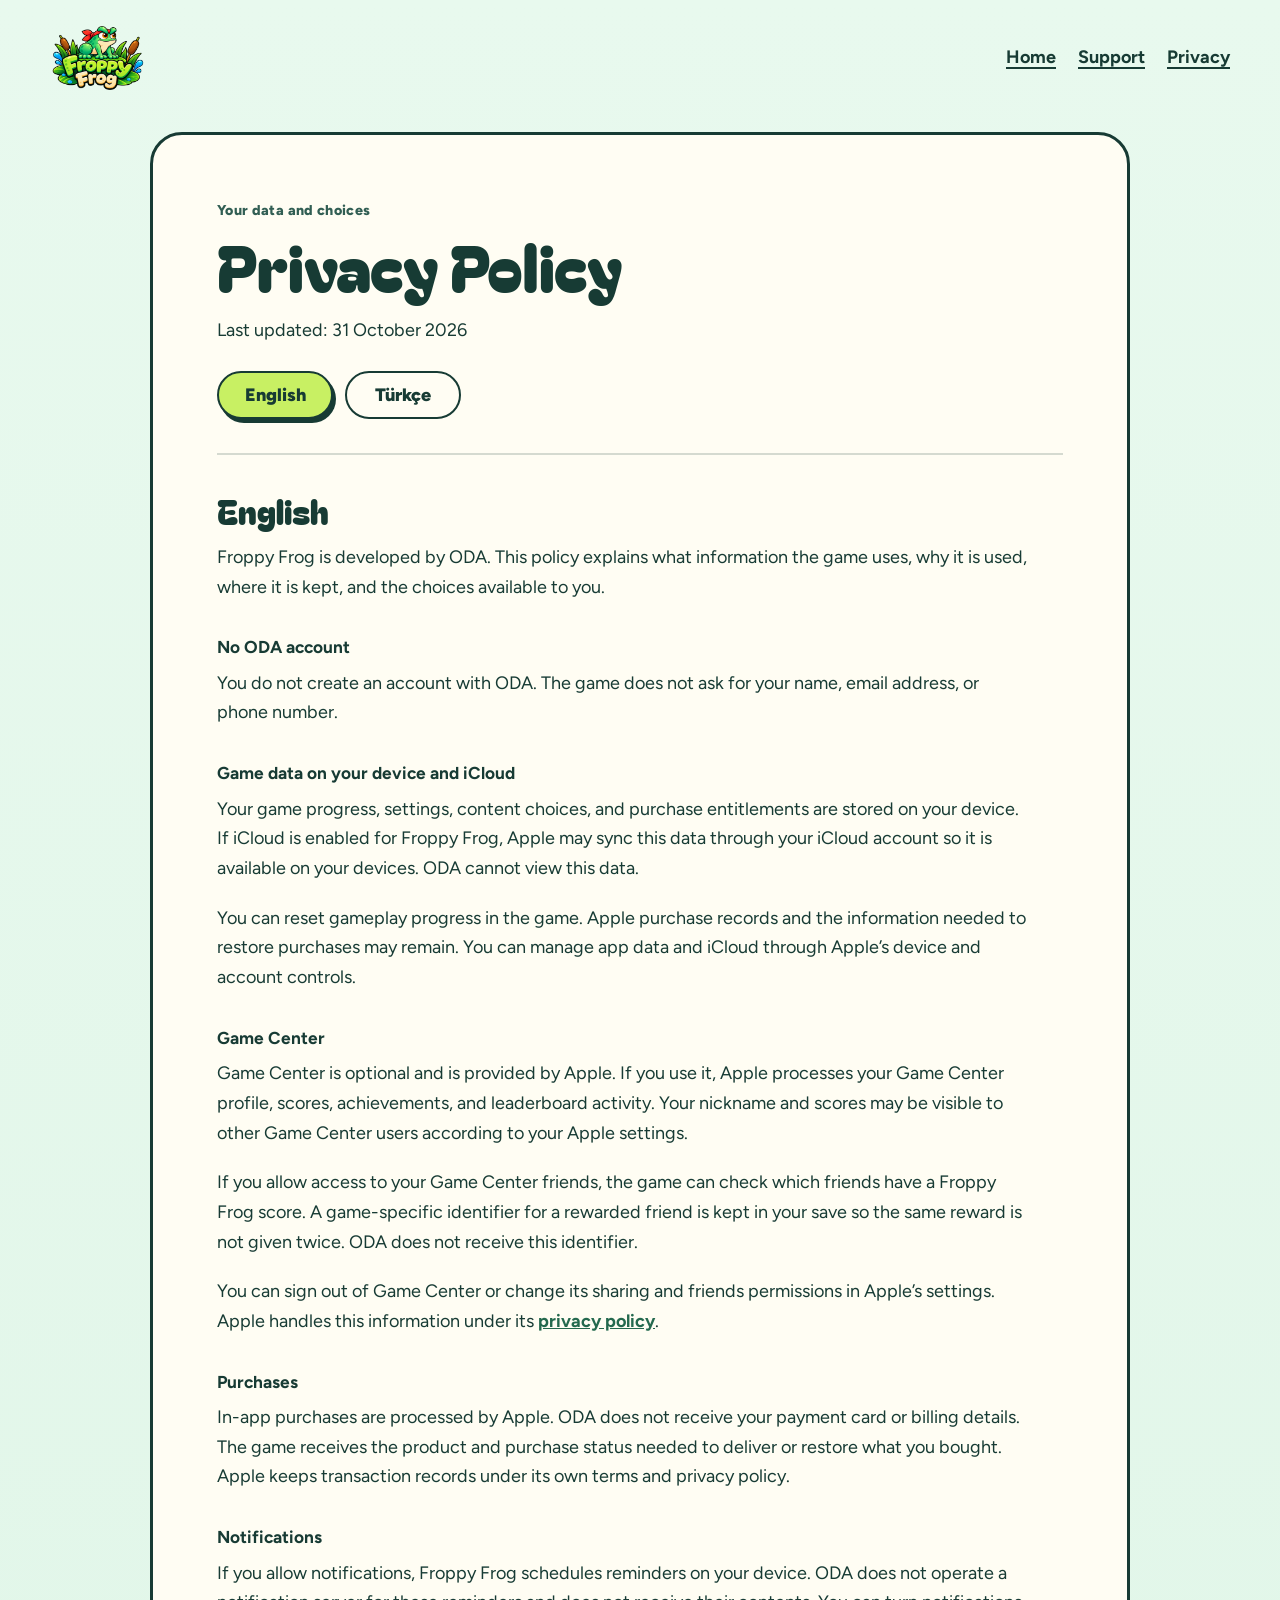
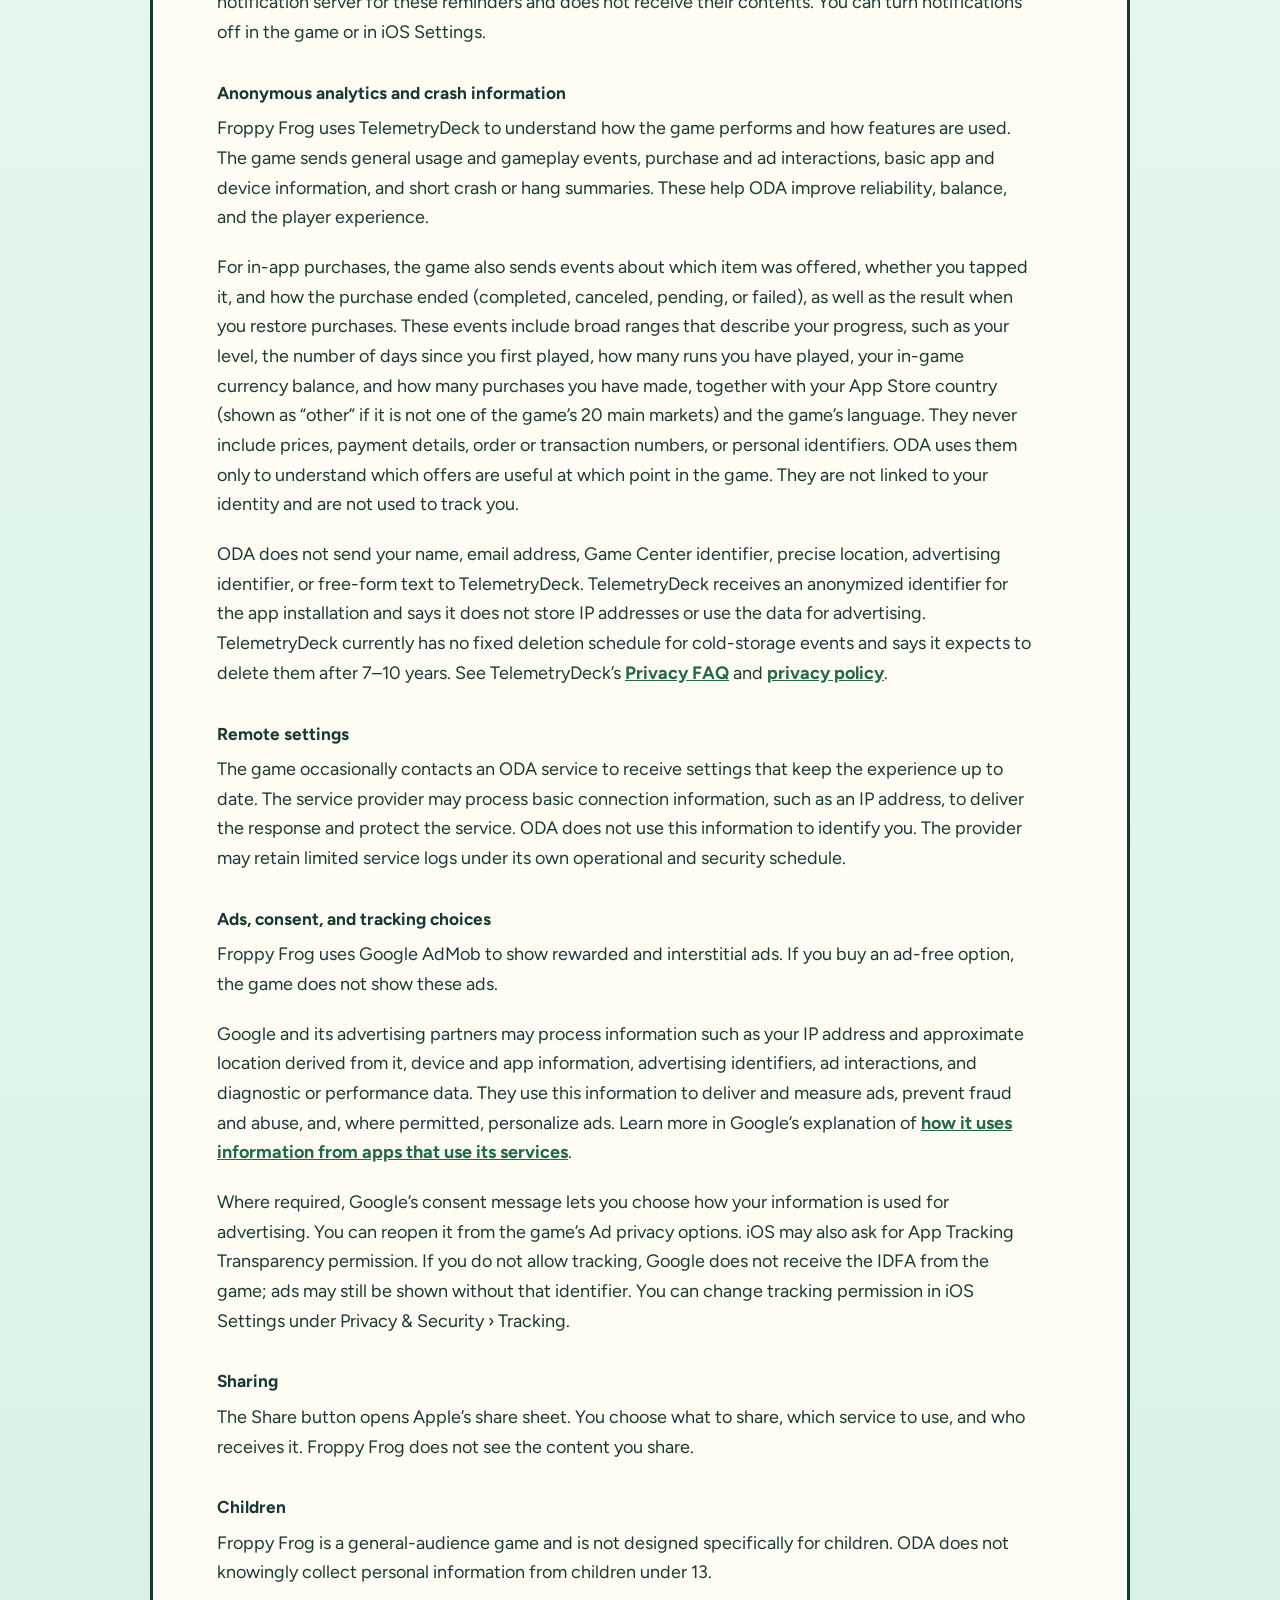
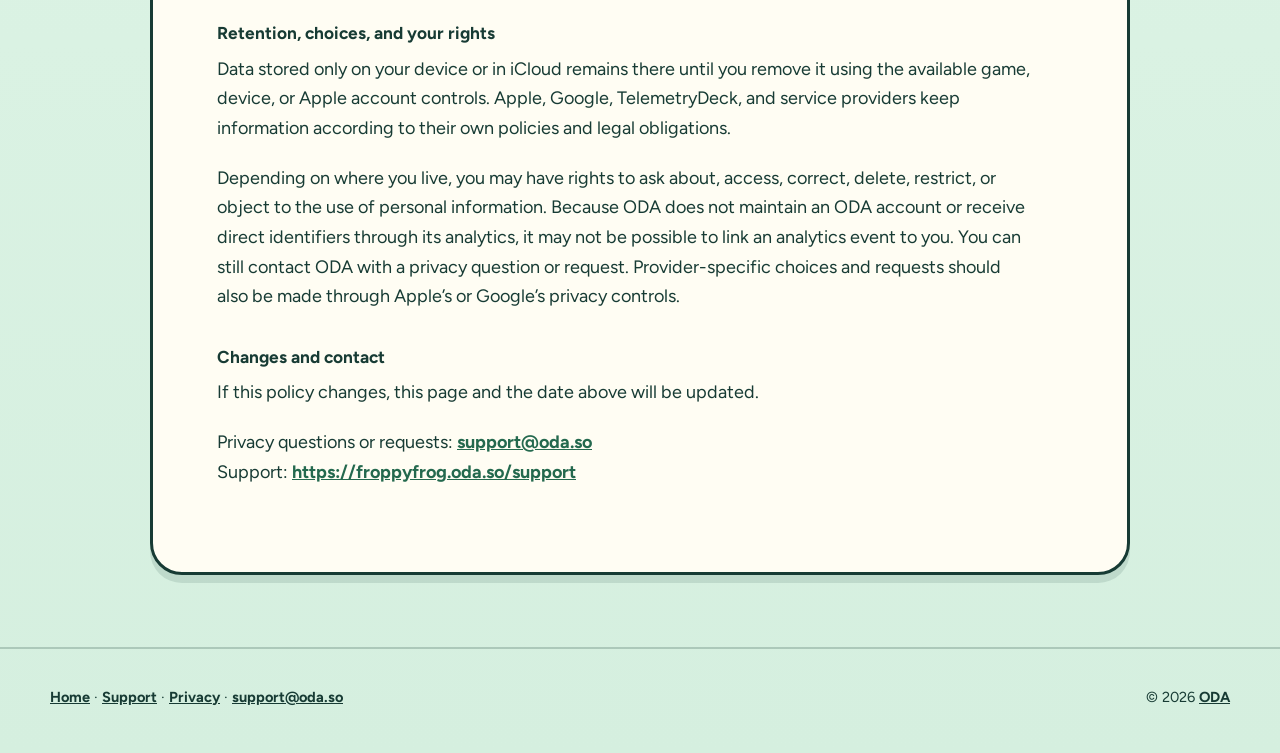
==== commit 32586ae3: "Privacy policy: disclose anonymous purchase analytics (Build 25) Co-Authored-By: Claude Opus 5.5 <no" ====
--- a/privacy/index.html
+++ b/privacy/index.html
@@ -28,12 +28,12 @@
 </header>
 
 <main id="main-content" class="utility-main shell">
-<!-- Generated from the reviewed docs/PRIVACY_POLICY.md source, SHA-256 fe1e25f606457a11d4b6516d575ad3217f74327488070f05792175900b268f7d. -->
+<!-- Generated from the reviewed docs/PRIVACY_POLICY.md source, SHA-256 ed4fbae4b524ca77c8120957e0f01da1ca6937fc1ccf9b0ab704aa4d2c28c164. -->
 <article class="utility-paper paper-panel privacy-paper">
 <header class="utility-title">
   <p class="eyebrow">Your data and choices</p>
   <h1>Privacy Policy</h1>
-  <p>Last updated: 7 October 2026</p>
+  <p>Last updated: 31 October 2026</p>
   <nav class="language-links" aria-label="Privacy policy languages">
     <a class="button button-primary" href="#en-content">English</a>
     <a class="button" href="#tr-content" lang="tr">Türkçe</a>
@@ -95,6 +95,7 @@
 <p>If you allow notifications, Froppy Frog schedules reminders on your device. ODA does not operate a notification server for these reminders and does not receive their contents. You can turn notifications off in the game or in iOS Settings.</p>
 <h3>Anonymous analytics and crash information</h3>
 <p>Froppy Frog uses TelemetryDeck to understand how the game performs and how features are used. The game sends general usage and gameplay events, purchase and ad interactions, basic app and device information, and short crash or hang summaries. These help ODA improve reliability, balance, and the player experience.</p>
+<p>For in-app purchases, the game also sends events about which item was offered, whether you tapped it, and how the purchase ended (completed, canceled, pending, or failed), as well as the result when you restore purchases. These events include broad ranges that describe your progress, such as your level, the number of days since you first played, how many runs you have played, your in-game currency balance, and how many purchases you have made, together with your App Store country (shown as “other” if it is not one of the game’s 20 main markets) and the game’s language. They never include prices, payment details, order or transaction numbers, or personal identifiers. ODA uses them only to understand which offers are useful at which point in the game. They are not linked to your identity and are not used to track you.</p>
 <p>ODA does not send your name, email address, Game Center identifier, precise location, advertising identifier, or free-form text to TelemetryDeck. TelemetryDeck receives an anonymized identifier for the app installation and says it does not store IP addresses or use the data for advertising. TelemetryDeck currently has no fixed deletion schedule for cold-storage events and says it expects to delete them after 7–10 years. See TelemetryDeck’s <a href="https://telemetrydeck.com/docs/guides/privacy-faq/">Privacy FAQ</a> and <a href="https://telemetrydeck.com/privacy/">privacy policy</a>.</p>
 <h3>Remote settings</h3>
 <p>The game occasionally contacts an ODA service to receive settings that keep the experience up to date. The service provider may process basic connection information, such as an IP address, to deliver the response and protect the service. ODA does not use this information to identify you. The provider may retain limited service logs under its own operational and security schedule.</p>
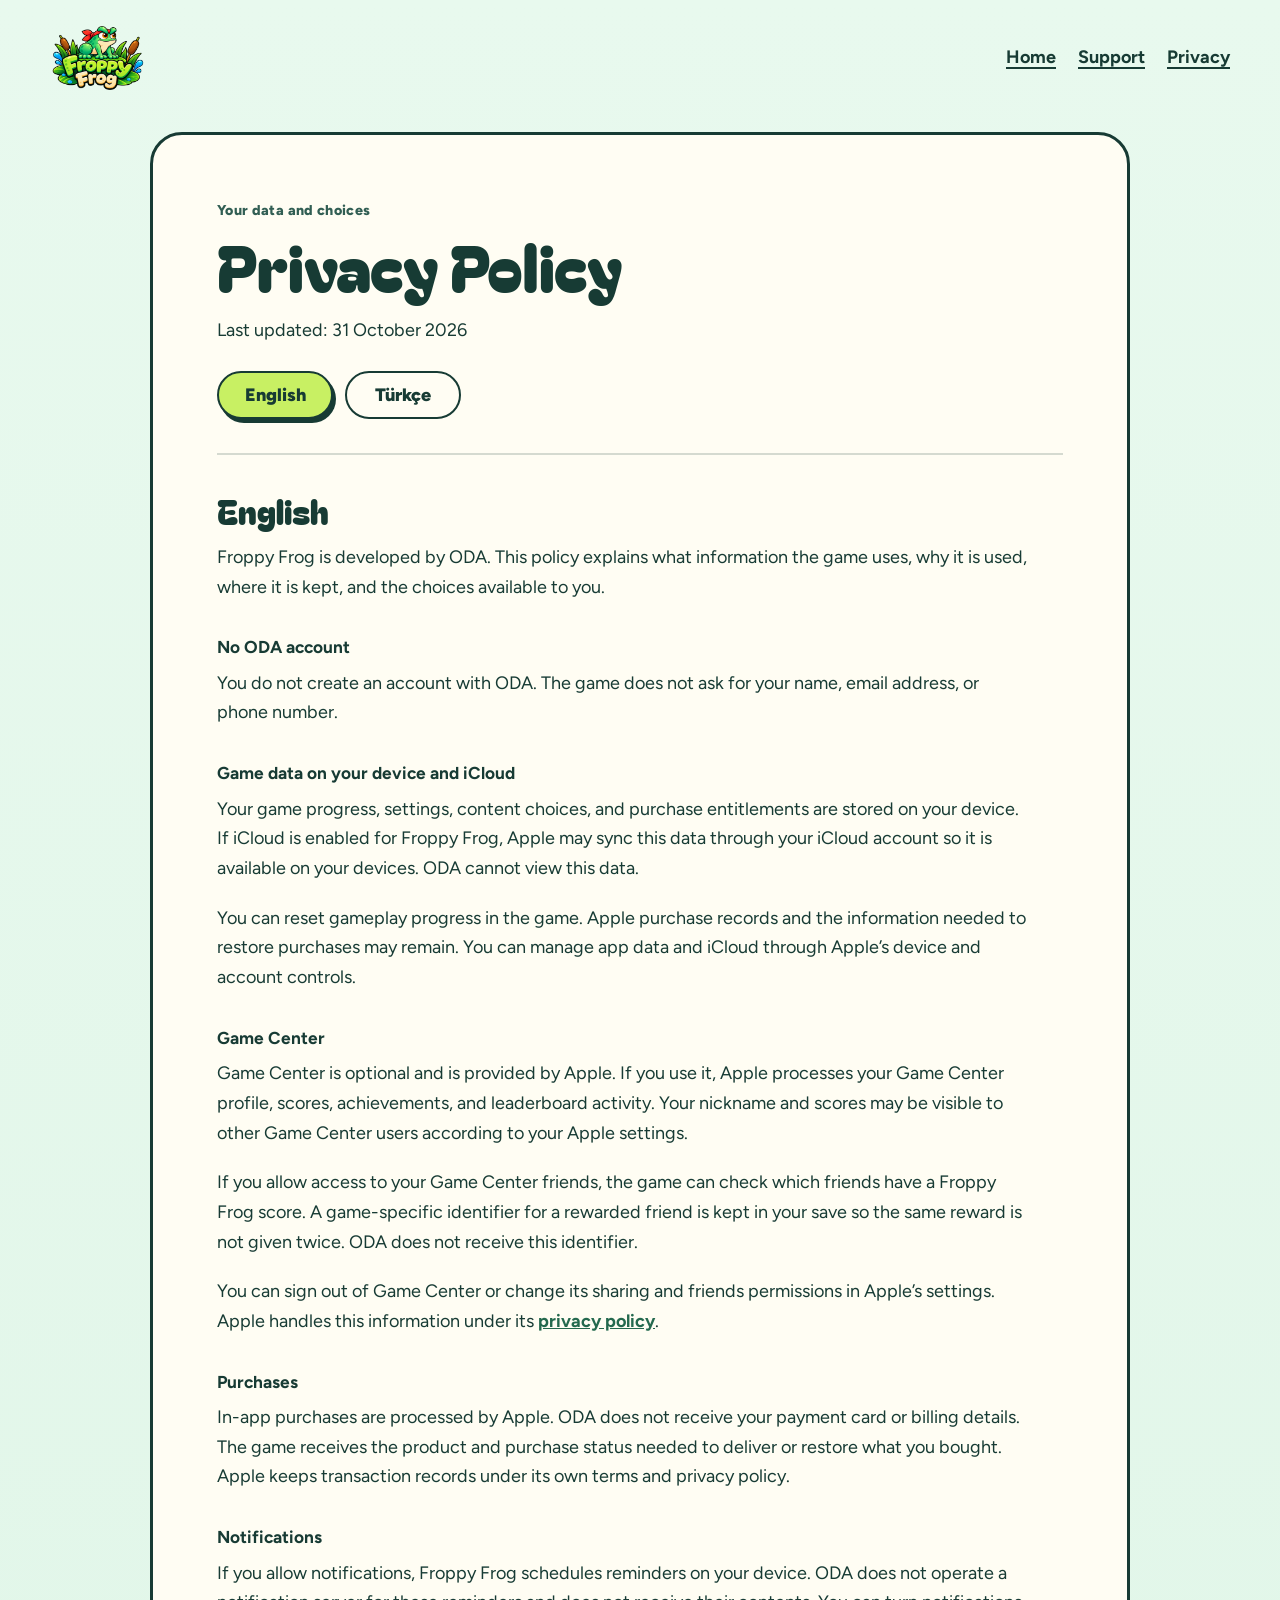
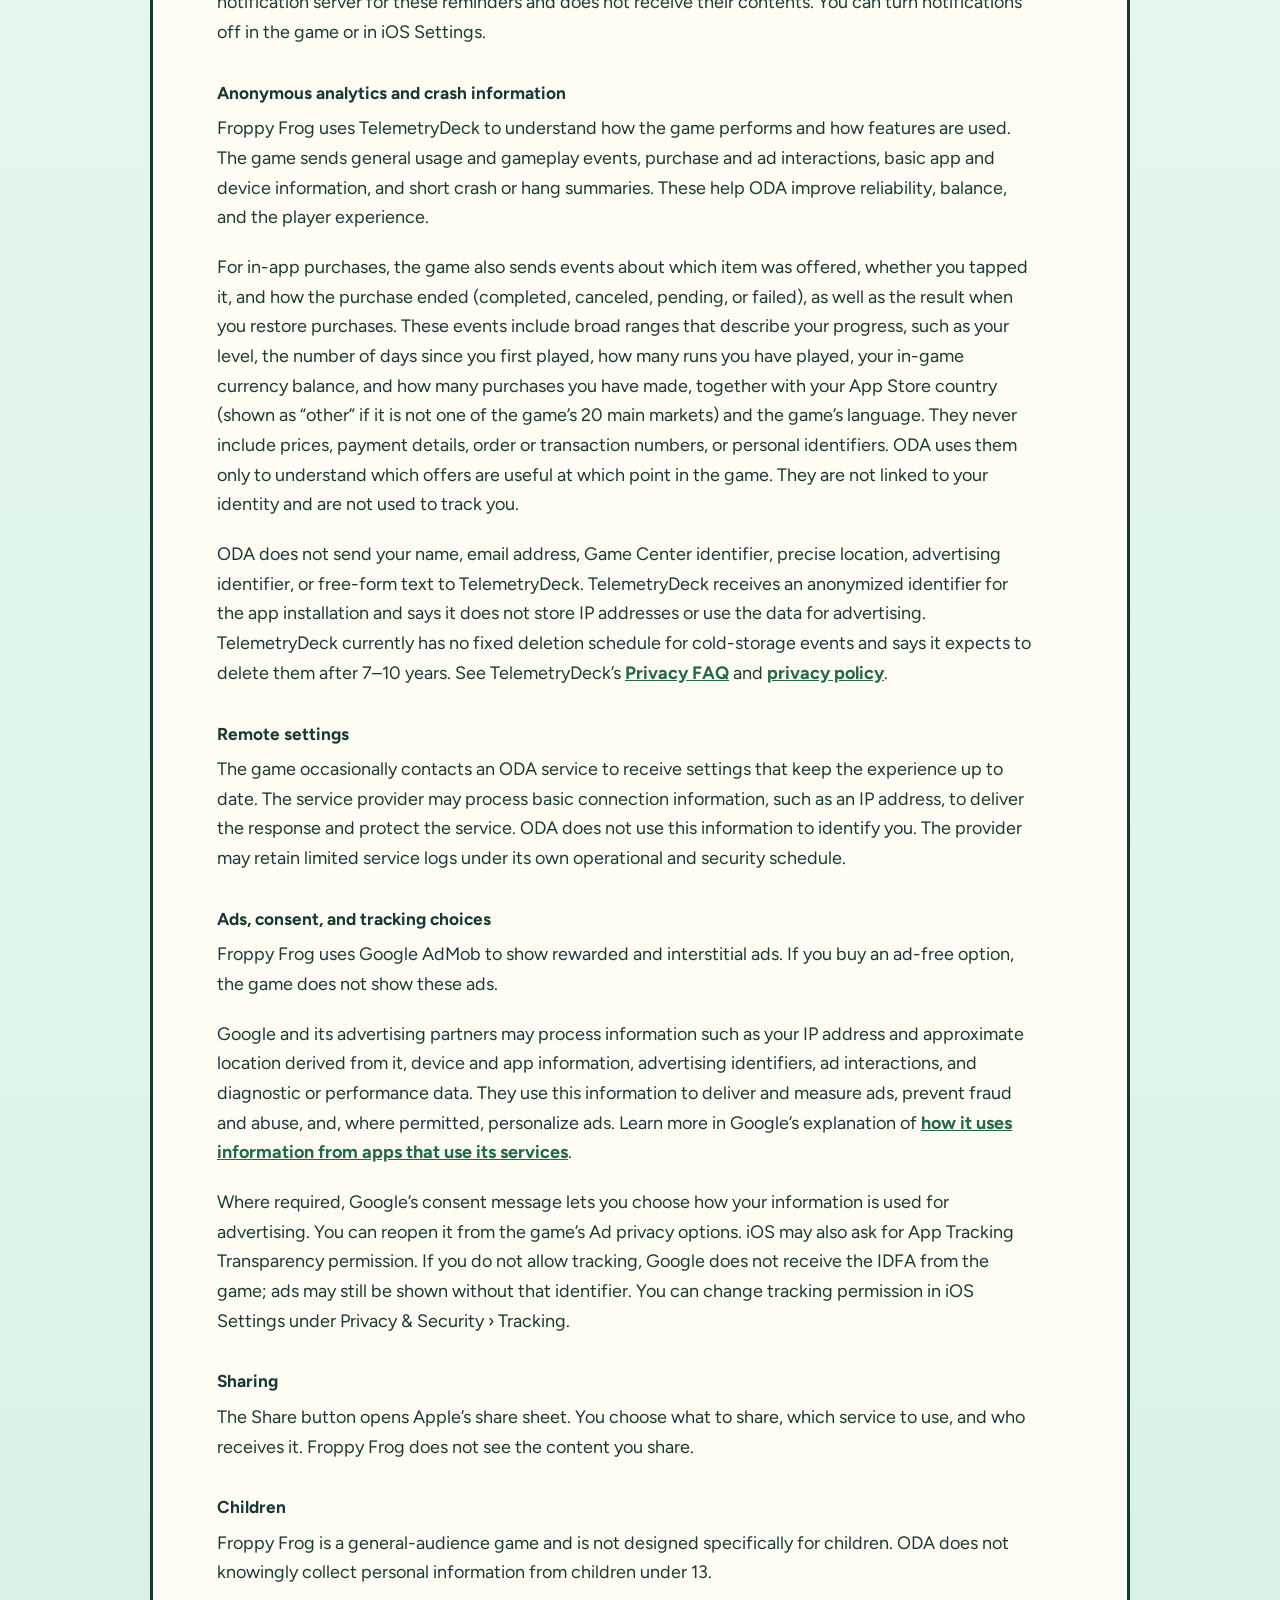
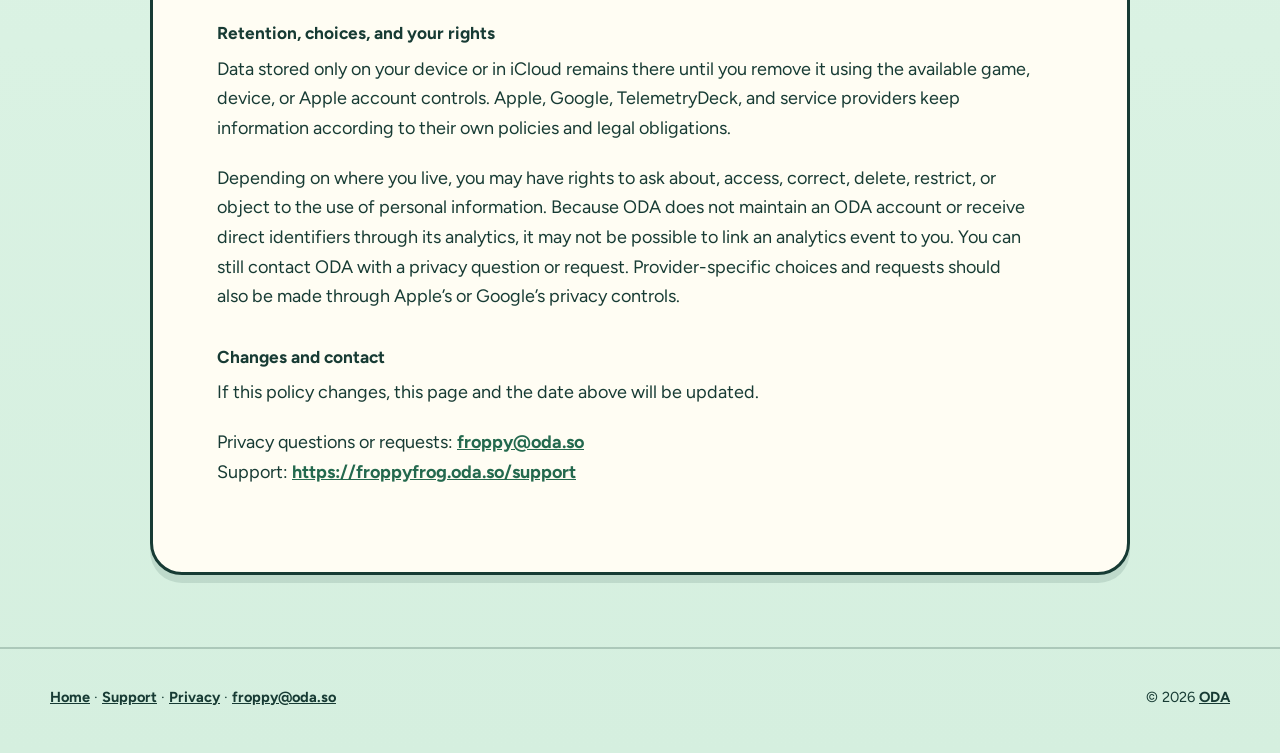
==== commit 179f2ca3: "Support address: froppy@oda.so (FROPPY-MAIL-STD-001) Co-Authored-By: Claude Opus 5.5 <noreply@anthro" ====
--- a/privacy/index.html
+++ b/privacy/index.html
@@ -74,7 +74,7 @@
 <p>Yaşadığın yere göre kişisel bilgiler hakkında bilgi isteme, erişim, düzeltme, silme, işlemeyi sınırlama veya itiraz etme haklarına sahip olabilirsin. ODA bir ODA hesabı tutmadığı ve analiz yoluyla doğrudan tanımlayıcı almadığı için bir analiz olayını seninle eşleştirmek mümkün olmayabilir. Yine de gizlilik sorusu veya talebi için ODA’ya ulaşabilirsin. Sağlayıcıya özel seçim ve talepler Apple veya Google’ın gizlilik denetimleri üzerinden de yapılmalıdır.</p>
 <h3>Değişiklikler ve iletişim</h3>
 <p>Bu politika değişirse bu sayfa ve üstteki tarih güncellenir.</p>
-<p>Gizlilik soruları ve talepleri: <a href="mailto:support@oda.so">support@oda.so</a><br> Destek: <a href="/support">https://froppyfrog.oda.so/support</a></p>
+<p>Gizlilik soruları ve talepleri: <a href="mailto:froppy@oda.so">froppy@oda.so</a><br> Destek: <a href="/support">https://froppyfrog.oda.so/support</a></p>
 </section>
 
 <section id="en-content" class="language-panel language-panel-en" lang="en" aria-labelledby="en-title">
@@ -112,14 +112,14 @@
 <p>Depending on where you live, you may have rights to ask about, access, correct, delete, restrict, or object to the use of personal information. Because ODA does not maintain an ODA account or receive direct identifiers through its analytics, it may not be possible to link an analytics event to you. You can still contact ODA with a privacy question or request. Provider-specific choices and requests should also be made through Apple’s or Google’s privacy controls.</p>
 <h3>Changes and contact</h3>
 <p>If this policy changes, this page and the date above will be updated.</p>
-<p>Privacy questions or requests: <a href="mailto:support@oda.so">support@oda.so</a><br> Support: <a href="/support">https://froppyfrog.oda.so/support</a></p>
+<p>Privacy questions or requests: <a href="mailto:froppy@oda.so">froppy@oda.so</a><br> Support: <a href="/support">https://froppyfrog.oda.so/support</a></p>
 </section>
 </article>
 </main>
 
 <footer class="site-footer">
   <div class="shell footer-row">
-    <p><a href="/">Home</a> · <a href="/support">Support</a> · <a href="/privacy">Privacy</a> · <a href="mailto:support@oda.so">support@oda.so</a></p>
+    <p><a href="/">Home</a> · <a href="/support">Support</a> · <a href="/privacy">Privacy</a> · <a href="mailto:froppy@oda.so">froppy@oda.so</a></p>
     <p>© 2026 <a href="https://oda.so">ODA</a></p>
   </div>
 </footer>
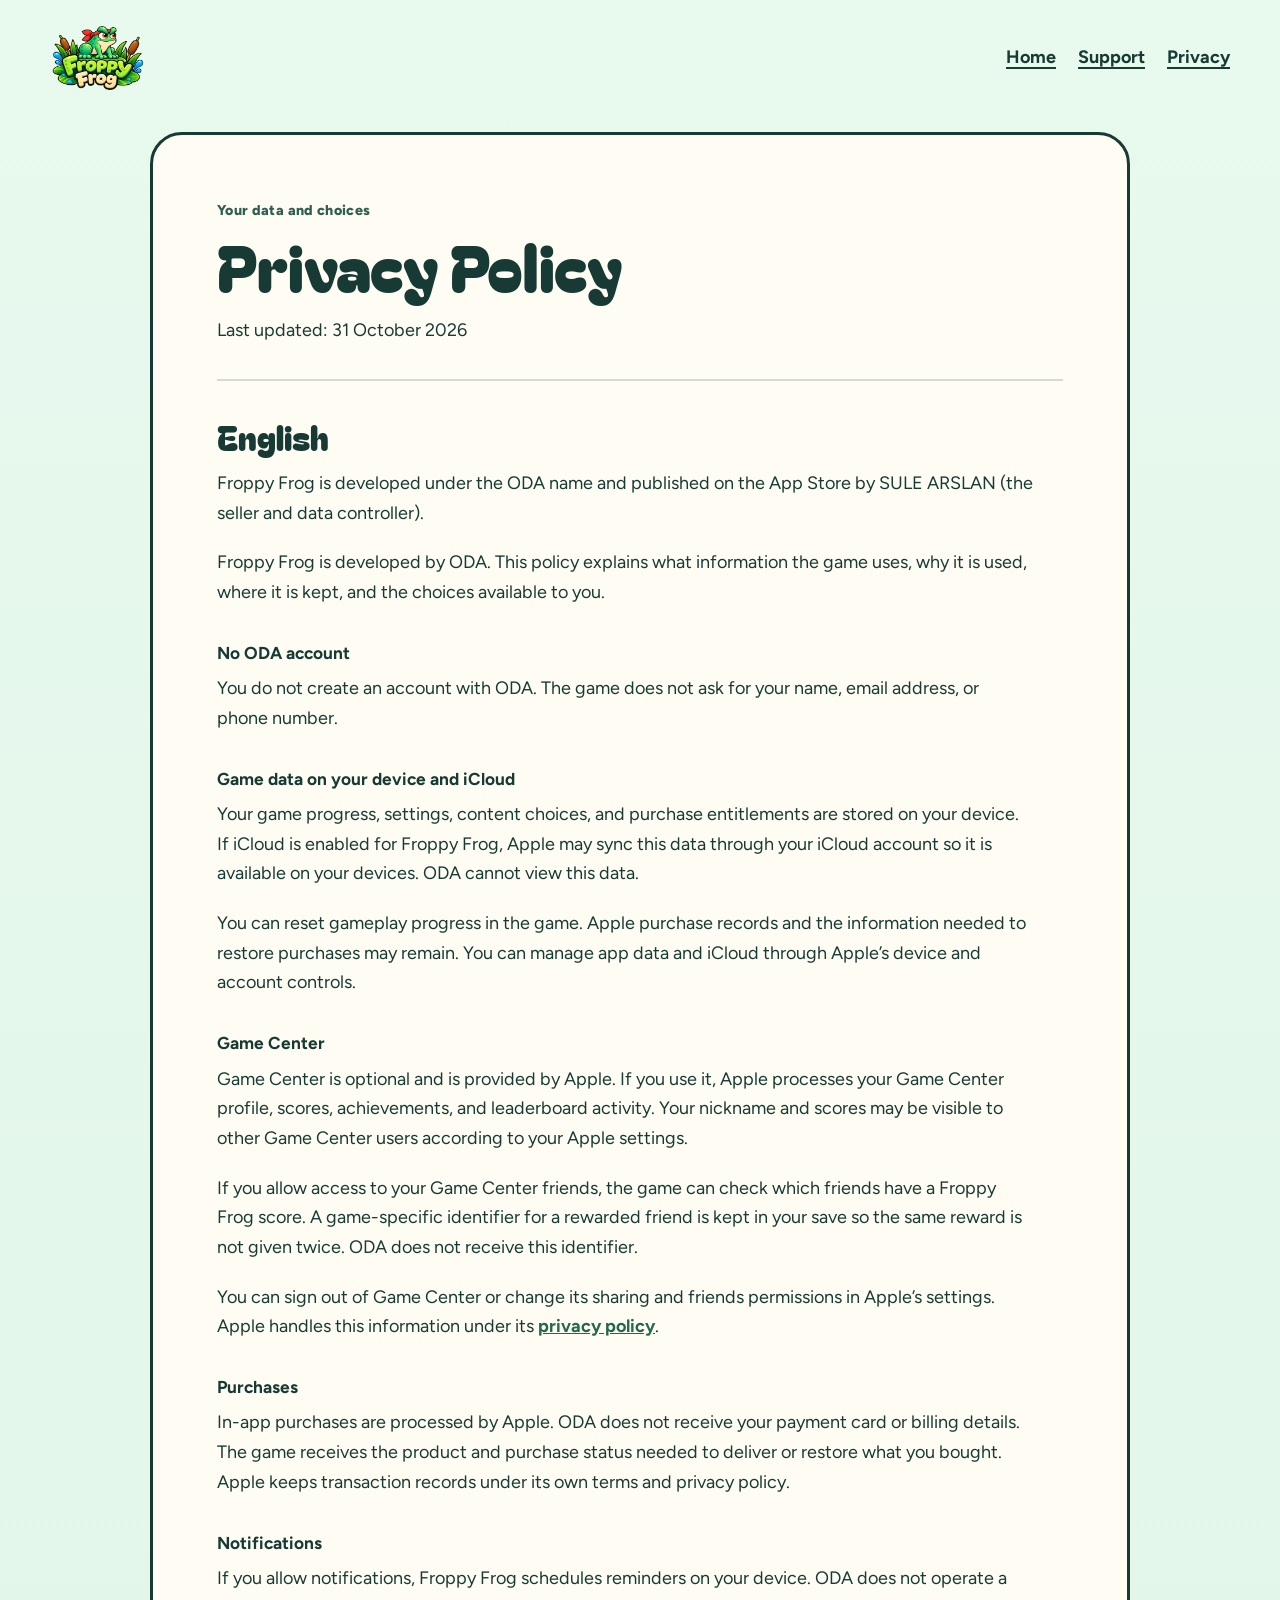
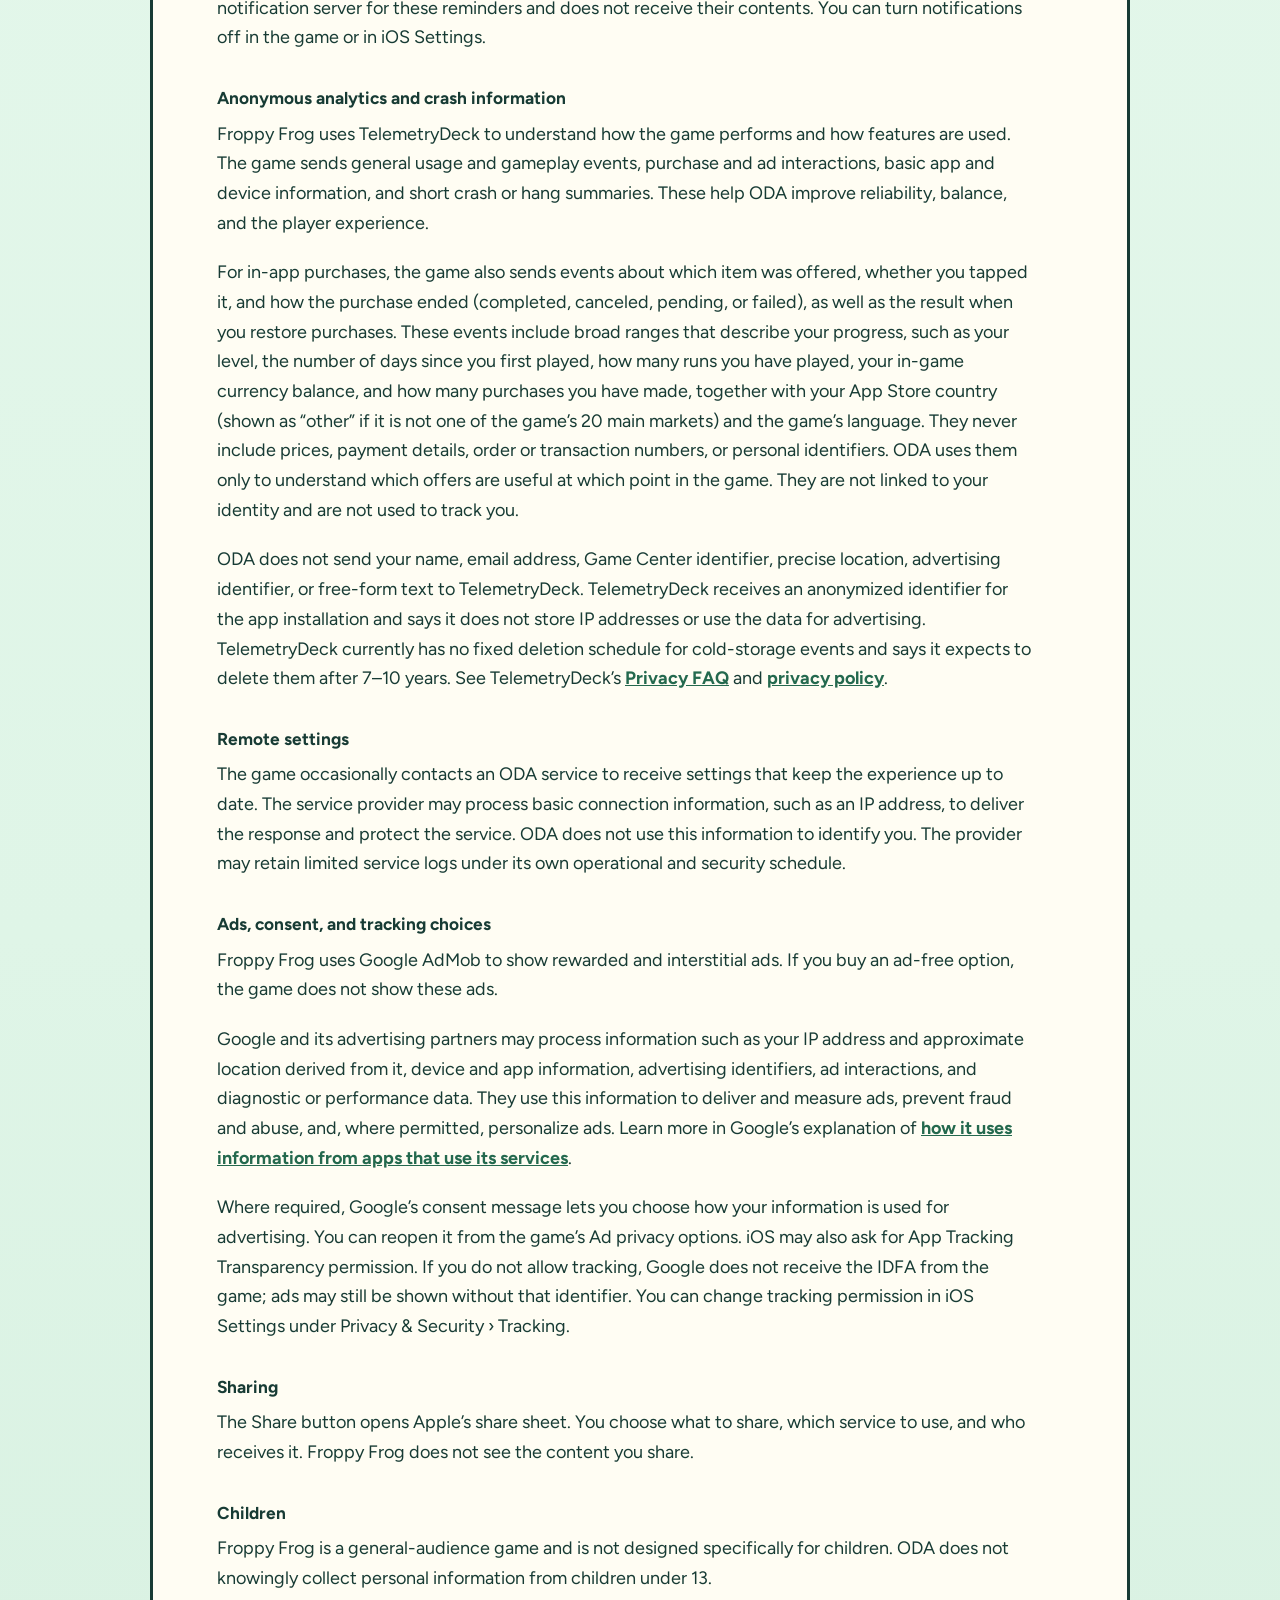
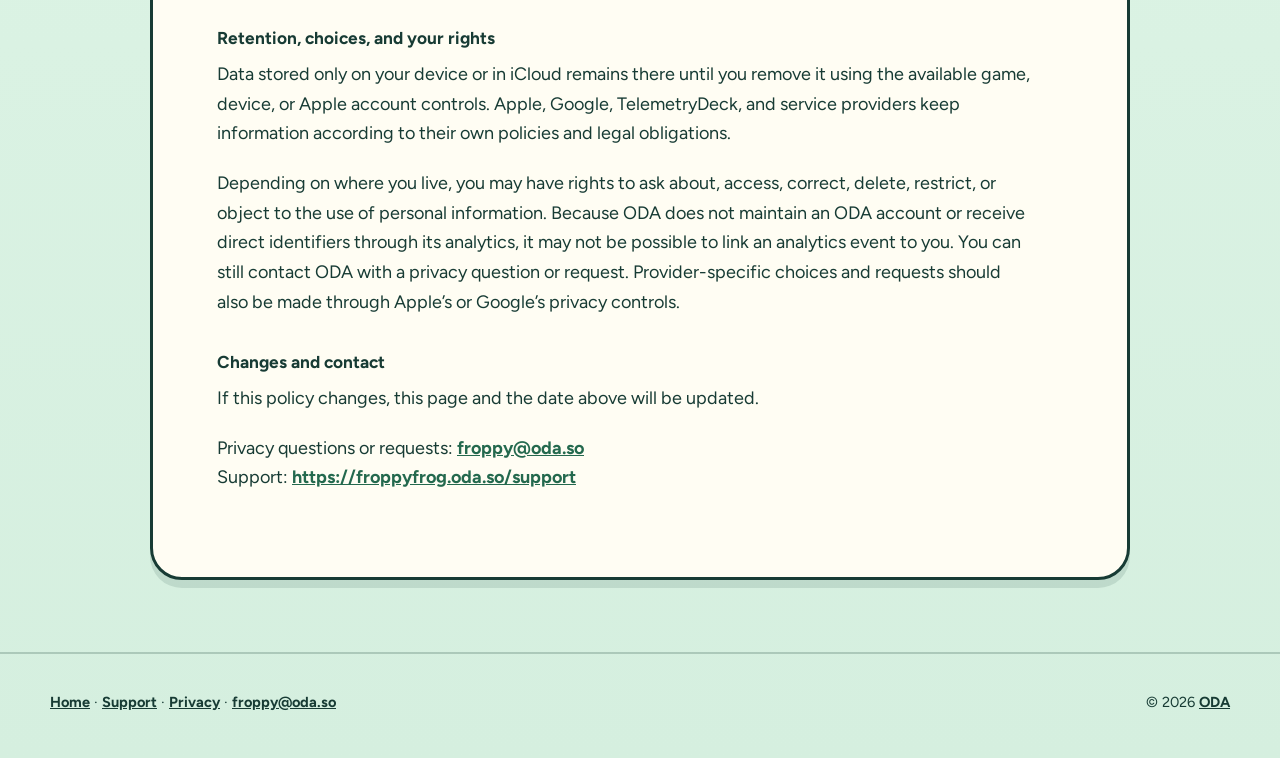
==== commit 3cda3711: "Privacy: name App Store seller; English-only page (ASC-INFO-07) Add the seller/data-controller line " ====
--- a/privacy/index.html
+++ b/privacy/index.html
@@ -34,51 +34,11 @@
   <p class="eyebrow">Your data and choices</p>
   <h1>Privacy Policy</h1>
   <p>Last updated: 31 October 2026</p>
-  <nav class="language-links" aria-label="Privacy policy languages">
-    <a class="button button-primary" href="#en-content">English</a>
-    <a class="button" href="#tr-content" lang="tr">Türkçe</a>
-  </nav>
 </header>
-
-<section id="tr-content" class="language-panel language-panel-tr" lang="tr" aria-labelledby="tr-title">
-<h2 id="tr-title">Türkçe</h2>
-<p>Froppy Frog, ODA tarafından geliştirilmiştir. Bu politika oyunun hangi bilgileri kullandığını, bunların neden kullanıldığını, nerede tutulduğunu ve hangi seçimlere sahip olduğunu açıklar.</p>
-<h3>ODA hesabı yok</h3>
-<p>ODA nezdinde bir hesap oluşturmazsın. Oyun adını, e-posta adresini veya telefon numaranı istemez.</p>
-<h3>Cihazındaki ve iCloud’daki oyun verileri</h3>
-<p>Oyun ilerlemen, ayarların, içerik seçimlerin ve satın alma hakların cihazında saklanır. Froppy Frog için iCloud açıksa Apple, bu verileri cihazlarında kullanabilmen için iCloud hesabın üzerinden eşitleyebilir. ODA bu verileri göremez.</p>
-<p>Oyun ilerlemeni oyun içinden sıfırlayabilirsin. Apple’ın satın alma kayıtları ile satın alımları geri yüklemek için gereken bilgiler kalabilir. Uygulama ve iCloud verilerini Apple’ın cihaz ve hesap denetimlerinden yönetebilirsin.</p>
-<h3>Game Center</h3>
-<p>Game Center isteğe bağlıdır ve Apple tarafından sağlanır. Kullandığında Game Center profilini, skorlarını, başarımlarını ve sıralama etkinliğini Apple işler. Takma adın ve skorların, Apple ayarlarına göre diğer Game Center kullanıcıları tarafından görülebilir.</p>
-<p>Game Center arkadaşlarına erişim izni verirsen oyun, hangi arkadaşlarının Froppy Frog skoru olduğunu kontrol edebilir. Ödül verilen bir arkadaşın oyuna özel kimliği, aynı ödülün iki kez verilmemesi için kaydında tutulur. ODA bu kimliği almaz.</p>
-<p>Game Center’dan çıkış yapabilir veya paylaşım ve arkadaş izinlerini Apple ayarlarından değiştirebilirsin. Apple bu bilgileri kendi <a href="https://www.apple.com/legal/privacy/">gizlilik politikası</a> kapsamında işler.</p>
-<h3>Satın alımlar</h3>
-<p>Uygulama içi satın alımlar Apple tarafından işlenir. ODA ödeme kartı veya fatura bilgilerini almaz. Oyun, satın aldığını sunmak veya geri yüklemek için gereken ürün ve satın alma durumunu alır. Apple işlem kayıtlarını kendi koşulları ve gizlilik politikası kapsamında saklar.</p>
-<h3>Bildirimler</h3>
-<p>İzin verirsen Froppy Frog hatırlatmaları cihazında zamanlar. ODA bu hatırlatmalar için bir bildirim sunucusu işletmez ve içeriklerini almaz. Bildirimleri oyun içinden veya iOS Ayarları’ndan kapatabilirsin.</p>
-<h3>Anonim analiz ve çökme bilgileri</h3>
-<p>Froppy Frog, oyunun nasıl çalıştığını ve özelliklerin nasıl kullanıldığını anlamak için TelemetryDeck kullanır. Oyun; genel kullanım ve oynanış olaylarını, satın alma ve reklam etkileşimlerini, temel uygulama ve cihaz bilgilerini ve kısa çökme veya donma özetlerini gönderir. Bunlar ODA’nın güvenilirliği, oyun dengesini ve oyuncu deneyimini iyileştirmesine yardımcı olur.</p>
-<p>ODA; adını, e-posta adresini, Game Center kimliğini, kesin konumunu, reklam tanımlayıcını veya serbest metinleri TelemetryDeck’e göndermez. TelemetryDeck uygulama kurulumu için anonimleştirilmiş bir tanımlayıcı alır; IP adreslerini saklamadığını ve verileri reklam için kullanmadığını belirtir. TelemetryDeck’in soğuk depolanan olaylar için şu anda sabit bir silme takvimi yoktur; bunları 7–10 yıl sonra silmeyi beklediğini belirtir. TelemetryDeck’in <a href="https://telemetrydeck.com/docs/guides/privacy-faq/">Gizlilik SSS</a> ve <a href="https://telemetrydeck.com/privacy/">gizlilik politikasına</a> bakabilirsin.</p>
-<h3>Uzaktan ayarlar</h3>
-<p>Oyun, deneyimi güncel tutan ayarları almak için zaman zaman bir ODA hizmetiyle bağlantı kurar. Hizmet sağlayıcı, yanıtı iletmek ve hizmeti korumak için IP adresi gibi temel bağlantı bilgilerini işleyebilir. ODA bu bilgileri seni tanımlamak için kullanmaz. Sağlayıcı sınırlı hizmet kayıtlarını kendi işletim ve güvenlik takvimine göre saklayabilir.</p>
-<h3>Reklamlar, izin ve takip seçimleri</h3>
-<p>Froppy Frog, ödüllü ve geçiş reklamları göstermek için Google AdMob kullanır. Reklamsız bir seçenek satın alırsan oyun bu reklamları göstermez.</p>
-<p>Google ve reklam ortakları; IP adresin ve bundan çıkarılan yaklaşık konum, cihaz ve uygulama bilgileri, reklam tanımlayıcıları, reklam etkileşimleri ile tanılama veya performans verileri gibi bilgileri işleyebilir. Bu bilgiler reklam sunmak ve ölçmek, dolandırıcılığı ve kötüye kullanımı önlemek ve izin verildiğinde reklamları kişiselleştirmek için kullanılır. Ayrıntılar için Google’ın <a href="https://policies.google.com/technologies/partner-sites?hl=tr">hizmetlerini kullanan uygulamalardan gelen bilgileri nasıl kullandığına</a> bakabilirsin.</p>
-<p>Gereken yerlerde Google’ın izin mesajı, bilgilerinin reklam için nasıl kullanılacağını seçmeni sağlar. Bu mesajı oyundaki Reklam izinleri bölümünden yeniden açabilirsin. iOS ayrıca Uygulama İzleme Şeffaflığı izni isteyebilir. Takibe izin vermezsen Google oyundan IDFA’yı almaz; bu tanımlayıcı olmadan da reklam gösterilebilir. Takip iznini iOS Ayarları’nda Gizlilik ve Güvenlik › Takip bölümünden değiştirebilirsin.</p>
-<h3>Paylaşım</h3>
-<p>Paylaş düğmesi Apple’ın paylaşım menüsünü açar. Neyi, hangi hizmetle ve kiminle paylaşacağına sen karar verirsin. Froppy Frog paylaştığın içeriği görmez.</p>
-<h3>Çocuklar</h3>
-<p>Froppy Frog genel izleyici kitlesine yönelik bir oyundur; çocuklara özel olarak tasarlanmamıştır. ODA, 13 yaşından küçük çocuklardan bilerek kişisel veri toplamaz.</p>
-<h3>Saklama, seçimlerin ve hakların</h3>
-<p>Yalnızca cihazında veya iCloud’da tutulan veriler, mevcut oyun, cihaz veya Apple hesabı denetimlerini kullanarak kaldırana kadar orada kalır. Apple, Google, TelemetryDeck ve hizmet sağlayıcılar bilgileri kendi politikaları ve yasal yükümlülükleri kapsamında saklar.</p>
-<p>Yaşadığın yere göre kişisel bilgiler hakkında bilgi isteme, erişim, düzeltme, silme, işlemeyi sınırlama veya itiraz etme haklarına sahip olabilirsin. ODA bir ODA hesabı tutmadığı ve analiz yoluyla doğrudan tanımlayıcı almadığı için bir analiz olayını seninle eşleştirmek mümkün olmayabilir. Yine de gizlilik sorusu veya talebi için ODA’ya ulaşabilirsin. Sağlayıcıya özel seçim ve talepler Apple veya Google’ın gizlilik denetimleri üzerinden de yapılmalıdır.</p>
-<h3>Değişiklikler ve iletişim</h3>
-<p>Bu politika değişirse bu sayfa ve üstteki tarih güncellenir.</p>
-<p>Gizlilik soruları ve talepleri: <a href="mailto:froppy@oda.so">froppy@oda.so</a><br> Destek: <a href="/support">https://froppyfrog.oda.so/support</a></p>
-</section>
 
 <section id="en-content" class="language-panel language-panel-en" lang="en" aria-labelledby="en-title">
 <h2 id="en-title">English</h2>
+<p>Froppy Frog is developed under the ODA name and published on the App Store by SULE ARSLAN (the seller and data controller).</p>
 <p>Froppy Frog is developed by ODA. This policy explains what information the game uses, why it is used, where it is kept, and the choices available to you.</p>
 <h3>No ODA account</h3>
 <p>You do not create an account with ODA. The game does not ask for your name, email address, or phone number.</p>
